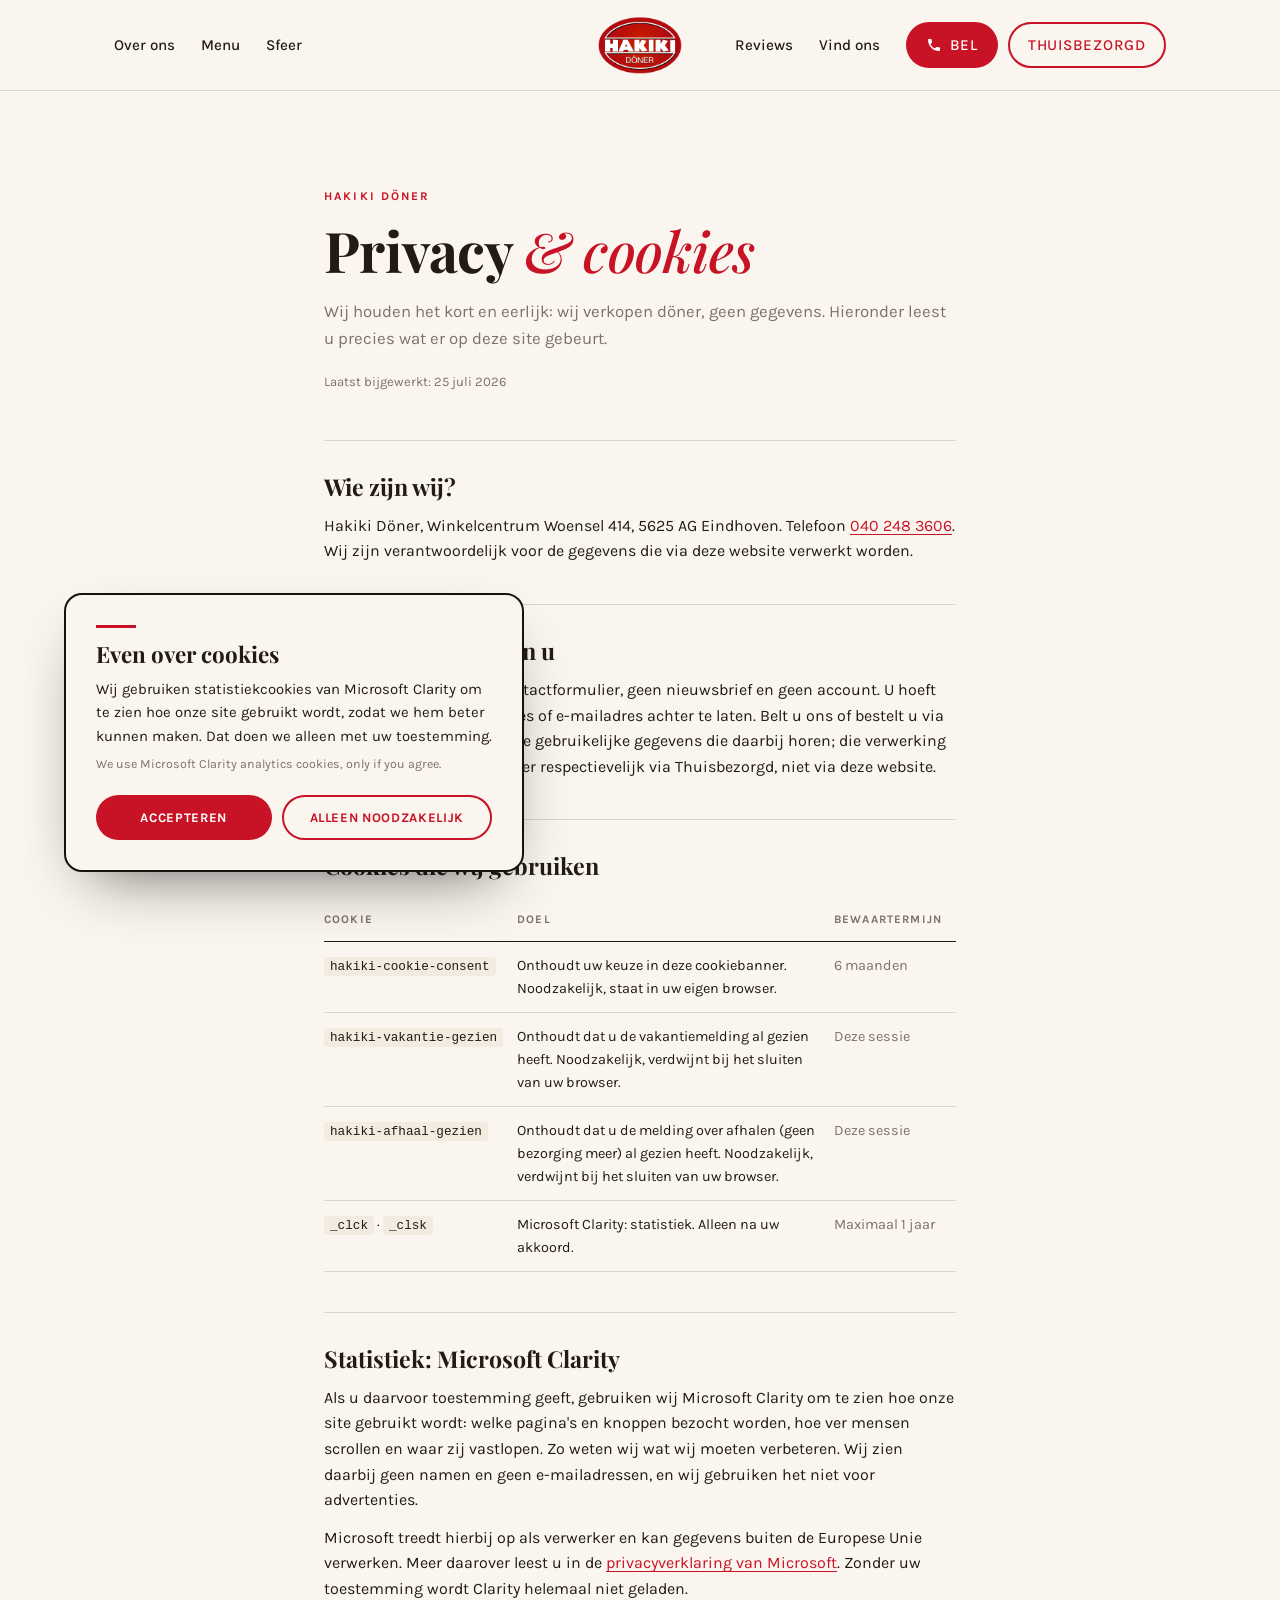
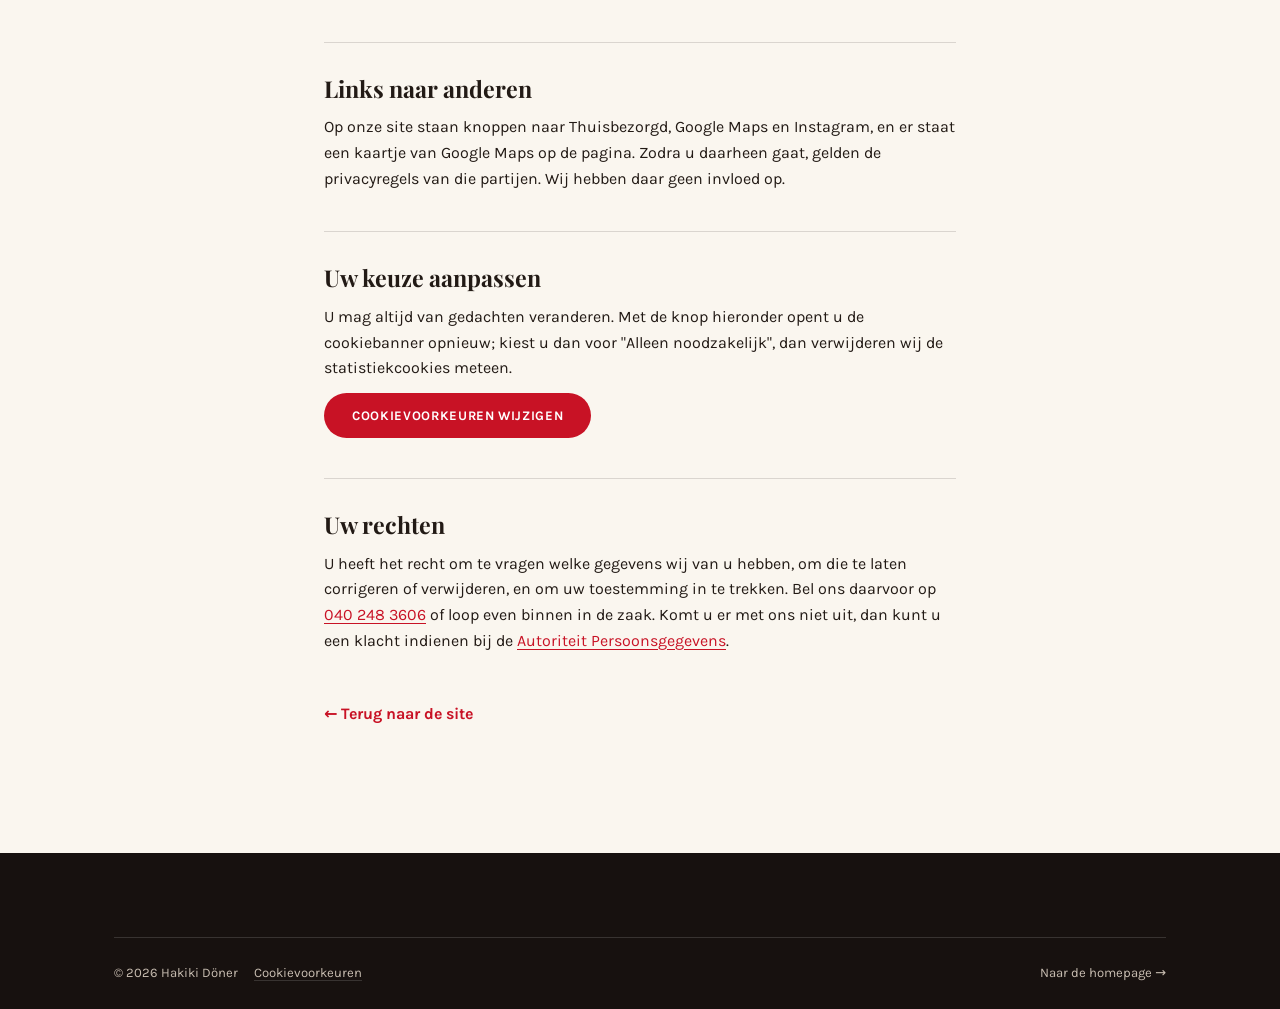
==== privacy.html @ 72031373 "Bring back Thuisbezorgd as secondary option next to Bel & Bespaar - Thuisbezorgd (pickup via the app" ====
<!doctype html>
<html lang="nl">
<head>
<meta charset="utf-8" />
<meta name="viewport" content="width=device-width, initial-scale=1" />
<title>Privacy &amp; cookies · Hakiki Döner</title>
<meta name="description" content="Hoe Hakiki Döner omgaat met uw gegevens: welke cookies wij gebruiken, waarom, hoe lang wij ze bewaren en hoe u uw keuze aanpast." />
<meta name="theme-color" content="#FAF6EF" />
<meta name="robots" content="index, follow" />
<link rel="canonical" href="https://hakiki.nl/privacy.html" />

<link rel="icon" href="assets/hakiki-logo.png" />
<link rel="preconnect" href="https://fonts.googleapis.com" />
<link rel="preconnect" href="https://fonts.gstatic.com" crossorigin />
<link href="https://fonts.googleapis.com/css2?family=Playfair+Display:ital,wght@0,400;0,500;0,600;0,700;0,800;0,900;1,400;1,500;1,600&family=Karla:wght@300;400;500;600;700&display=swap" rel="stylesheet" />
<link rel="stylesheet" href="styles.css" />
</head>
<body>

<a class="skip-link" href="#inhoud">Direct naar de inhoud</a>

<!-- Herbruikbaar telefoon-icoon voor de belknoppen -->
<svg width="0" height="0" aria-hidden="true" style="position:absolute"><symbol id="ico-phone" viewBox="0 0 24 24"><path fill="currentColor" d="M6.62 10.79c1.44 2.83 3.76 5.14 6.59 6.59l2.2-2.2c.27-.27.67-.36 1.02-.24 1.12.37 2.33.57 3.57.57.55 0 1 .45 1 1V20c0 .55-.45 1-1 1-9.39 0-17-7.61-17-17 0-.55.45-1 1-1h3.5c.55 0 1 .45 1 1 0 1.25.2 2.45.57 3.57.11.35.03.74-.25 1.02l-2.2 2.2z"/></symbol></svg>

<!-- Cookiebanner: verschijnt zolang er nog geen keuze is gemaakt (zie cookies.js) -->
<div class="cookie" id="cookie-banner" role="region" aria-label="Cookietoestemming" hidden>
  <div class="cookie__card">
    <div class="cookie__text">
      <h2 class="cookie__title">Even over cookies</h2>
      <p class="cookie__body">
        Wij gebruiken statistiekcookies van Microsoft Clarity om te zien hoe onze site
        gebruikt wordt, zodat we hem beter kunnen maken. Dat doen we alleen met uw toestemming.
      </p>
      <p class="cookie__en">We use Microsoft Clarity analytics cookies, only if you agree.</p>
    </div>

    <div class="cookie__actions">
      <button class="btn btn--pill cookie__btn" type="button" data-role="cookie-accept">Accepteren</button>
      <button class="btn btn--outline cookie__btn" type="button" data-role="cookie-reject">Alleen noodzakelijk</button>
    </div>
  </div>
</div>

<div class="shell">
  <!-- ===== NAV ===== -->
  <header class="nav" id="top">
    <div class="nav__inner">
      <nav class="nav__links nav__links--left" aria-label="Hoofdmenu links">
        <a href="index.html#verhaal">Over ons</a>
        <a href="index.html#menu">Menu</a>
        <a href="index.html#sfeer">Sfeer</a>
      </nav>

      <a class="nav__brand" href="index.html" aria-label="Hakiki Döner, naar de homepage">
        <img src="assets/hakiki-logo.png" alt="Hakiki Döner" width="120" height="83" />
      </a>

      <nav class="nav__links nav__links--right" aria-label="Hoofdmenu rechts">
        <a href="index.html#reviews">Reviews</a>
        <a href="index.html#vind-ons">Vind ons</a>
        <span class="nav__cta">
          <a class="btn btn--pill btn--sm" href="tel:+31402483606"><svg class="btn__ico" width="16" height="16" aria-hidden="true"><use href="#ico-phone"/></svg>Bel</a>
          <a class="btn btn--outline btn--sm" href="https://www.thuisbezorgd.nl/en/menu/hakiki-doner" target="_blank" rel="noopener">Thuisbezorgd</a>
        </span>
      </nav>

      <button class="nav__toggle" id="nav-toggle" aria-label="Menu openen" aria-expanded="false" aria-controls="mobile-menu">
        <span></span><span></span><span></span>
      </button>
    </div>

    <nav class="mobile-menu" id="mobile-menu" aria-label="Mobiel menu" hidden>
      <a href="index.html#verhaal">Over ons</a>
      <a href="index.html#menu">Menu</a>
      <a href="index.html#sfeer">Sfeer</a>
      <a href="index.html#reviews">Reviews</a>
      <a href="index.html#vind-ons">Vind ons</a>
      <a class="btn btn--pill btn--block" href="tel:+31402483606"><svg class="btn__ico" width="16" height="16" aria-hidden="true"><use href="#ico-phone"/></svg>Bel: 040 248 3606</a>
      <a class="btn btn--outline btn--block" href="https://www.thuisbezorgd.nl/en/menu/hakiki-doner" target="_blank" rel="noopener">Bestel via Thuisbezorgd</a>
    </nav>
  </header>

  <main id="inhoud">
    <article class="legal">
      <div class="container legal__inner">
        <header class="legal__head">
          <p class="legal__eyebrow">Hakiki Döner</p>
          <h1 class="h2">Privacy <span class="serif-it">&amp; cookies</span></h1>
          <p class="section-lead">
            Wij houden het kort en eerlijk: wij verkopen döner, geen gegevens.
            Hieronder leest u precies wat er op deze site gebeurt.
          </p>
          <p class="legal__date">Laatst bijgewerkt: 25 juli 2026</p>
        </header>

        <section class="legal__block">
          <h2>Wie zijn wij?</h2>
          <p>
            Hakiki Döner, Winkelcentrum Woensel 414, 5625 AG Eindhoven.
            Telefoon <a href="tel:+31402483606">040 248 3606</a>.
            Wij zijn verantwoordelijk voor de gegevens die via deze website verwerkt worden.
          </p>
        </section>

        <section class="legal__block">
          <h2>Wij vragen niets van u</h2>
          <p>
            Op deze site staat geen contactformulier, geen nieuwsbrief en geen account.
            U hoeft dus nergens uw naam, adres of e-mailadres achter te laten.
            Belt u ons of bestelt u via Thuisbezorgd, dan gelden de gebruikelijke
            gegevens die daarbij horen; die verwerking loopt via uw telefoonprovider
            respectievelijk via Thuisbezorgd, niet via deze website.
          </p>
        </section>

        <section class="legal__block">
          <h2>Cookies die wij gebruiken</h2>
          <table class="legal__table">
            <thead>
              <tr><th>Cookie</th><th>Doel</th><th>Bewaartermijn</th></tr>
            </thead>
            <tbody>
              <tr>
                <td><code>hakiki-cookie-consent</code></td>
                <td>Onthoudt uw keuze in deze cookiebanner. Noodzakelijk, staat in uw eigen browser.</td>
                <td>6 maanden</td>
              </tr>
              <tr>
                <td><code>hakiki-vakantie-gezien</code></td>
                <td>Onthoudt dat u de vakantiemelding al gezien heeft. Noodzakelijk, verdwijnt bij het sluiten van uw browser.</td>
                <td>Deze sessie</td>
              </tr>
              <tr>
                <td><code>hakiki-afhaal-gezien</code></td>
                <td>Onthoudt dat u de melding over afhalen (geen bezorging meer) al gezien heeft. Noodzakelijk, verdwijnt bij het sluiten van uw browser.</td>
                <td>Deze sessie</td>
              </tr>
              <tr>
                <td><code>_clck</code> · <code>_clsk</code></td>
                <td>Microsoft Clarity: statistiek. Alleen na uw akkoord.</td>
                <td>Maximaal 1 jaar</td>
              </tr>
            </tbody>
          </table>
        </section>

        <section class="legal__block">
          <h2>Statistiek: Microsoft Clarity</h2>
          <p>
            Als u daarvoor toestemming geeft, gebruiken wij Microsoft Clarity om te zien
            hoe onze site gebruikt wordt: welke pagina's en knoppen bezocht worden, hoe ver
            mensen scrollen en waar zij vastlopen. Zo weten wij wat wij moeten verbeteren.
            Wij zien daarbij geen namen en geen e-mailadressen, en wij gebruiken het niet
            voor advertenties.
          </p>
          <p>
            Microsoft treedt hierbij op als verwerker en kan gegevens buiten de Europese Unie
            verwerken. Meer daarover leest u in de
            <a href="https://privacy.microsoft.com/nl-nl/privacystatement" target="_blank" rel="noopener">privacyverklaring van Microsoft</a>.
            Zonder uw toestemming wordt Clarity helemaal niet geladen.
          </p>
        </section>

        <section class="legal__block">
          <h2>Links naar anderen</h2>
          <p>
            Op onze site staan knoppen naar Thuisbezorgd, Google Maps en Instagram, en er
            staat een kaartje van Google Maps op de pagina. Zodra u daarheen gaat, gelden de
            privacyregels van die partijen. Wij hebben daar geen invloed op.
          </p>
        </section>

        <section class="legal__block">
          <h2>Uw keuze aanpassen</h2>
          <p>
            U mag altijd van gedachten veranderen. Met de knop hieronder opent u de
            cookiebanner opnieuw; kiest u dan voor "Alleen noodzakelijk", dan verwijderen wij
            de statistiekcookies meteen.
          </p>
          <p class="legal__cta">
            <button class="btn btn--pill" type="button" data-role="cookie-settings">Cookievoorkeuren wijzigen</button>
          </p>
        </section>

        <section class="legal__block">
          <h2>Uw rechten</h2>
          <p>
            U heeft het recht om te vragen welke gegevens wij van u hebben, om die te laten
            corrigeren of verwijderen, en om uw toestemming in te trekken. Bel ons daarvoor
            op <a href="tel:+31402483606">040 248 3606</a> of loop even binnen in de zaak.
            Komt u er met ons niet uit, dan kunt u een klacht indienen bij de
            <a href="https://autoriteitpersoonsgegevens.nl" target="_blank" rel="noopener">Autoriteit Persoonsgegevens</a>.
          </p>
        </section>

        <p class="legal__back"><a href="index.html">← Terug naar de site</a></p>
      </div>
    </article>
  </main>

  <!-- ===== FOOTER ===== -->
  <footer class="footer">
    <div class="container">
      <div class="footer__bar">
        <span>© <span data-role="year"></span> Hakiki Döner</span>
        <span class="footer__legal">
          <button class="footer__link" type="button" data-role="cookie-settings">Cookievoorkeuren</button>
        </span>
        <a href="index.html">Naar de homepage →</a>
      </div>
    </div>
  </footer>
</div>

<script>
  // jaartal + mobiel menu (privacy.html gebruikt main.js niet)
  document.querySelectorAll('[data-role="year"]').forEach(function (el) {
    el.textContent = new Date().getFullYear();
  });
  var toggle = document.getElementById("nav-toggle");
  var mobile = document.getElementById("mobile-menu");
  if (toggle && mobile) {
    toggle.addEventListener("click", function () {
      var open = toggle.getAttribute("aria-expanded") !== "true";
      toggle.setAttribute("aria-expanded", open ? "true" : "false");
      toggle.setAttribute("aria-label", open ? "Menu sluiten" : "Menu openen");
      mobile.hidden = !open;
    });
  }
</script>
<script src="cookies.js"></script>
</body>
</html>
---- styles.css ----
/* ============================================================
   HAKIKI DÖNER - editorial restaurant style (Drizzle-inspired)
   Recolored to brand: black frame · warm white page · Hakiki red
   Type: Playfair Display (serif display) · Karla (body)
   ============================================================ */

:root {
  --red:        #C81225;   /* Hakiki red, sampled from logo */
  --red-deep:   #8E0F17;   /* darker red for bands/hover */
  --red-bright: #E4222F;
  --black:      #17110F;    /* frame + dark sections + dark text */
  --ink:        #221A15;    /* body text */
  --muted:      #7C7168;    /* secondary text on light */
  --muted-lt:   #C9BEB2;    /* secondary text on dark */
  --paper:      #FAF6EF;    /* warm white page */
  --paper-2:    #F2EBDF;    /* subtle alt surface */
  --card:       #FFFFFF;
  --line:       rgba(23,17,15,.14);
  --line-dark:  rgba(255,255,255,.14);

  --r-lg: 26px;
  --r-md: 18px;
  --r-sm: 12px;
  --pill: 999px;

  --pad: clamp(20px, 5vw, 64px);
  --maxw: 1180px;

  --font-display: "Playfair Display", Georgia, serif;
  --font-body: "Karla", system-ui, -apple-system, sans-serif;
  /* afhaalmelding + korting (zelfde letter als de flyer) */
  --font-deal: "Figtree", var(--font-body);
  --font-sign: "Allura", "Brush Script MT", cursive;
  --deal: #FFD43B;      /* geel: alleen voor de afhaalkorting */
  --deal-ink: #8E0F17;
}

* { box-sizing: border-box; }

html { background: var(--paper); scroll-behavior: smooth; scroll-padding-top: 24px; }
@media (prefers-reduced-motion: reduce) { html { scroll-behavior: auto; } }

body {
  margin: 0;
  background: var(--paper);
  color: var(--ink);
  font-family: var(--font-body);
  line-height: 1.6;
  -webkit-font-smoothing: antialiased;
}

img { max-width: 100%; display: block; }
a { color: inherit; }
::selection { background: var(--red); color: #fff; }

.skip-link {
  position: fixed; left: 16px; top: -60px; z-index: 400;
  background: var(--red); color: #fff; padding: 10px 16px; border-radius: var(--pill);
  font-weight: 700; text-decoration: none; transition: top .2s;
}
.skip-link:focus { top: 16px; }
:focus-visible { outline: 3px solid var(--red); outline-offset: 3px; border-radius: 4px; }

.container { max-width: var(--maxw); margin: 0 auto; padding-inline: var(--pad); width: 100%; }

/* ---------- page shell ---------- */
.shell {
  background: var(--paper);
  overflow: hidden;
  position: relative;
}

/* ---------- shared type ---------- */
.h2 {
  font-family: var(--font-display); font-weight: 700;
  font-size: clamp(2rem, 4.6vw, 3.5rem); line-height: 1.06;
  letter-spacing: -.01em; margin: 0 0 20px; color: var(--ink);
}
.h2--light { color: var(--paper); }
.serif-it { font-style: italic; font-weight: 500; color: var(--red); }

.section-head { max-width: 640px; margin-bottom: 44px; }
.section-head--center { margin-inline: auto; text-align: center; }
.section-lead { color: var(--muted); font-size: 1.05rem; margin: 0; }
.section-lead--light { color: var(--muted-lt); }

/* ---------- vakantiemelding ---------- */
.notice { background: #232f6b; color: #fff; text-align: center; padding: 12px 18px; }
.notice[hidden] { display: none; }
.notice__nl { margin: 0; font-weight: 700; font-size: .95rem; }
.notice__en { margin: 3px 0 0; font-size: .8rem; color: rgba(255,255,255,.75); }

/* afhaalknoppen uitgeschakeld tijdens de vakantie */
a.is-disabled { opacity: .45; pointer-events: none; cursor: not-allowed; filter: saturate(.6); }

/* ---------- vakantie pop-up ---------- */
.vmodal { position: fixed; inset: 0; z-index: 100; display: flex; align-items: center; justify-content: center; padding: 20px; }
.vmodal[hidden] { display: none; }
.vmodal__scrim { position: absolute; inset: 0; background: rgba(20, 15, 11, .6); }
.vmodal__card {
  position: relative; width: 100%; max-width: 520px; max-height: calc(100vh - 40px); overflow-y: auto;
  background: #fff; color: #232f6b; text-align: center; border-radius: 10px;
  border: 3px solid #232f6b; padding: clamp(30px, 6vw, 52px) clamp(22px, 5vw, 46px);
  box-shadow: 0 30px 70px -25px rgba(0, 0, 0, .6);
  animation: vmodal-in .3s ease;
}
.vmodal__card::before {
  content: ""; position: absolute; inset: 7px; border: 1px solid #232f6b;
  border-radius: 5px; pointer-events: none;
}
@keyframes vmodal-in { from { opacity: 0; transform: translateY(14px) scale(.97); } }
.vmodal__x {
  position: absolute; top: 16px; right: 16px; z-index: 1; width: 38px; height: 38px;
  border: 1px solid #232f6b; border-radius: 50%; background: #fff; color: #232f6b;
  font-size: 22px; line-height: 1; cursor: pointer; transition: background-color .2s ease, color .2s ease;
}
.vmodal__x:hover { background: #232f6b; color: #fff; }
.vmodal__title { font-family: var(--font-display); font-weight: 800; font-size: clamp(1.5rem, 4vw, 1.9rem); margin: 0 0 12px; }
.vmodal__body { margin: 0 0 6px; font-size: 1rem; }
.vmodal__dates { margin: 6px 0 10px; font-weight: 700; font-size: clamp(1.05rem, 3vw, 1.3rem); }
.vmodal__team { margin: 14px 0 0; font-weight: 700; }
.vmodal__sep { border: 0; height: 1px; width: 65%; margin: 24px auto; background: #232f6b; opacity: .3; }
.vmodal__ok { margin-top: 26px; }
body.has-modal { overflow: hidden; }

/* ---------- afhaalmelding + pop-up (geen bezorging meer) ---------- */
.notice--afhaal { background: var(--red-deep); font-family: var(--font-deal); padding-block: 11px; }
.notice--afhaal .notice__nl { font-weight: 600; font-size: .98rem; }
[data-role="korting"][hidden] { display: none !important; }
.deal-pill {
  text-decoration: none;
  display: inline-block; margin-right: 8px; padding: 3px 11px 4px; border-radius: var(--pill);
  background: var(--deal); color: var(--deal-ink); font-weight: 800; letter-spacing: .01em;
}

.vmodal--afhaal .vmodal__card {
  font-family: var(--font-deal);
  background: radial-gradient(120% 90% at 50% 0%, var(--red) 0%, var(--red-deep) 70%);
  color: #fff; border-color: var(--red-deep); border-radius: var(--r-md);
}
.vmodal--afhaal .vmodal__card::before { border-color: rgba(255, 255, 255, .55); border-radius: 12px; }
.vmodal--afhaal .vmodal__x { background: transparent; border-color: rgba(255, 255, 255, .6); color: #fff; }
.vmodal--afhaal .vmodal__x:hover { background: #fff; color: var(--red-deep); }
.vmodal--afhaal .vmodal__sep { background: #fff; }
.vmodal__logo {
  width: 132px; height: auto; margin: 0 auto 18px;
  filter: drop-shadow(0 8px 18px rgba(0, 0, 0, .35));
}
.vmodal--afhaal .vmodal__title { font-family: var(--font-deal); font-weight: 800; letter-spacing: -.01em; font-size: clamp(1.7rem, 4.6vw, 2.1rem); }
.vmodal--afhaal .vmodal__dates { font-weight: 800; }
.vmodal--afhaal .btn, .vmodal--afhaal .vmodal__link { font-family: var(--font-deal); }
.vmodal__team--sign { font-family: var(--font-sign); font-weight: 400; font-size: 2.1rem; line-height: 1; margin-top: 18px; }
.deal {
  text-decoration: none; transition: transform .2s ease;
  display: flex; flex-direction: column; align-items: center; gap: 2px;
  margin: 2px auto 20px; padding: 14px 20px 15px; max-width: 320px;
  background: var(--deal); color: var(--deal-ink); border-radius: 14px;
  outline: 2px dashed var(--deal-ink); outline-offset: -8px;
  transform: rotate(-1.5deg); box-shadow: 0 14px 28px -14px rgba(0, 0, 0, .55);
}
.deal:hover { transform: rotate(0deg) scale(1.03); }
.deal__kicker { font-weight: 800; font-size: .72rem; letter-spacing: .12em; text-transform: uppercase; }
.vmodal__fine { margin: 12px 0 0; font-size: .78rem; color: rgba(255, 255, 255, .7); }
.deal__pct { font-weight: 900; font-size: clamp(1.9rem, 6vw, 2.4rem); line-height: 1.05; letter-spacing: -.02em; }
.deal__txt { font-weight: 700; font-size: .92rem; }
.vmodal__lead + .vmodal__lead { margin-top: -10px; }
.vmodal__lead { margin: 0 auto 16px; max-width: 30ch; text-wrap: balance; font-size: clamp(1.1rem, 3.2vw, 1.3rem); font-weight: 700; line-height: 1.35; }
.vmodal--afhaal .vmodal__body { color: rgba(255, 255, 255, .85); }
.vmodal__actions { display: flex; flex-wrap: wrap; justify-content: center; gap: 10px; margin-top: 20px; }
.vmodal__en { margin: 0 auto; max-width: 42ch; font-size: .88rem; line-height: 1.5; color: rgba(255, 255, 255, .8); }
.vmodal__en strong { color: #fff; }
.vmodal__link {
  margin-top: 20px; padding: 6px 4px; background: none; border: 0; cursor: pointer;
  font: 700 .78rem/1 var(--font-body); letter-spacing: .05em; text-transform: uppercase;
  color: #fff; text-decoration: underline; text-underline-offset: 4px;
}
.vmodal--afhaal :focus-visible { outline-color: #fff; }
@media (max-width: 560px) {
  .vmodal__actions .btn { flex: 1 1 100%; }
}

/* ---------- cookiebanner ---------- */
.cookie {
  position: fixed; z-index: 90;
  left: var(--pad); bottom: clamp(16px, 3vw, 28px); right: var(--pad);
  display: flex; justify-content: flex-start;
  pointer-events: none;
}
.cookie[hidden] { display: none; }
.cookie__card {
  pointer-events: auto;
  width: 100%; max-width: 460px;
  max-height: calc(100vh - 56px); overflow-y: auto;
  background: var(--paper); color: var(--ink);
  border: 2px solid var(--black); border-radius: var(--r-md);
  padding: clamp(22px, 3.4vw, 30px);
  box-shadow: 0 26px 60px -28px rgba(0, 0, 0, .65);
  animation: cookie-in .35s ease both;
}
@keyframes cookie-in { from { opacity: 0; transform: translateY(18px); } }
.cookie__title {
  font-family: var(--font-display); font-weight: 700; font-size: 1.4rem;
  line-height: 1.15; margin: 0 0 10px;
}
.cookie__title::before {
  content: ""; display: block; width: 40px; height: 3px;
  background: var(--red); margin-bottom: 14px;
}
.cookie__body { margin: 0; font-size: .93rem; color: var(--ink); }
.cookie__en { margin: 6px 0 0; font-size: .78rem; color: var(--muted); }

.cookie__details { margin-top: 14px; border-top: 1px solid var(--line); padding-top: 12px; }
.cookie__details summary {
  cursor: pointer; list-style: none; font-weight: 700; font-size: .78rem;
  letter-spacing: .05em; text-transform: uppercase; color: var(--red);
}
.cookie__details summary::-webkit-details-marker { display: none; }
.cookie__details summary::after { content: " +"; }
.cookie__details[open] summary::after { content: " –"; }
.cookie__details-body { font-size: .82rem; color: var(--muted); margin-top: 10px; }
.cookie__details-body p { margin: 0 0 8px; }
.cookie__details-body p:last-child { margin-bottom: 0; }
.cookie__details-body strong { color: var(--ink); }
.cookie__details-body code {
  font-size: .95em; background: var(--paper-2); border-radius: 4px; padding: 1px 5px;
}
.cookie__details-body a { color: var(--red); }

.cookie__actions { display: flex; flex-wrap: wrap; gap: 10px; margin-top: 20px; }
.cookie__btn { flex: 1 1 160px; padding-inline: 18px; }

@media (max-width: 560px) {
  .cookie { left: 10px; right: 10px; bottom: 10px; }
  .cookie__card { max-width: none; }
  .cookie__btn { flex-basis: 100%; }
}

/* ---------- buttons ---------- */
.btn {
  display: inline-flex; align-items: center; justify-content: center; gap: 8px;
  font-family: var(--font-body); font-weight: 700;
  font-size: .82rem; letter-spacing: .05em; text-transform: uppercase;
  text-decoration: none; cursor: pointer; border: 2px solid transparent;
  transition: transform .18s ease, background-color .2s ease, color .2s ease, border-color .2s ease;
  white-space: nowrap;
}
.btn:active { transform: translateY(1px); }
.btn--pill { background: var(--red); color: #fff; border-radius: var(--pill); padding: 13px 26px; }
.btn--pill:hover { background: var(--red-deep); }
.btn--white { background: #fff; color: var(--red-deep); border-radius: var(--pill); padding: 13px 26px; }
.btn--white:hover { background: var(--paper-2); }
.btn--outline { background: transparent; color: var(--red); border-color: var(--red); border-radius: var(--pill); padding: 13px 26px; }
.btn--outline:hover { background: var(--red); color: #fff; }
.btn--sm { padding: 9px 18px; font-size: .74rem; }
.btn--lg { padding: 16px 34px; font-size: .9rem; }
.btn--block { display: flex; width: 100%; }
.btn--ghost { background: transparent; color: #fff; border-color: rgba(255,255,255,.55); border-radius: var(--pill); padding: 13px 26px; }
.btn--ghost:hover { background: rgba(255,255,255,.12); border-color: #fff; }

/* ---------- media placeholders ---------- */
.media {
  margin: 0; border-radius: var(--r-lg); position: relative; overflow: hidden;
  background:
    repeating-linear-gradient(45deg, rgba(23,17,15,.045) 0 14px, rgba(23,17,15,.08) 14px 28px);
  border: 1.5px dashed rgba(23,17,15,.22);
  display: grid; place-items: center; min-height: 260px;
  color: var(--muted);
}
.media__label {
  font-family: var(--font-body); font-weight: 600; font-size: .78rem; letter-spacing: .04em;
  text-transform: uppercase; text-align: center; padding: 12px 18px;
}
.media img { position: absolute; inset: 0; width: 100%; height: 100%; object-fit: cover; object-position: var(--media-hero-pos, center center); }
.media:has(img) { border: 0; background: none; }

/* =========================================================
   NAV
   ========================================================= */
.nav { border-bottom: 1px solid var(--line); }
.nav__links a { white-space: nowrap; }
.nav__inner {
  max-width: var(--maxw); margin: 0 auto; padding: 16px var(--pad);
  display: grid; grid-template-columns: 1fr auto 1fr; align-items: center; gap: 18px;
}
.nav__links { display: flex; align-items: center; gap: 26px; }
.nav__links--left { justify-content: flex-start; }
.nav__links--right { justify-content: flex-end; }
.nav__cta { display: flex; align-items: center; gap: 10px; }
/* knopkleuren winnen van de algemene navlink-kleur */
.nav__links a.btn--pill { color: #fff; }
.nav__links a.btn--outline { color: var(--red); }
.nav__links a.btn--outline:hover { color: #fff; }
.nav__links a {
  text-decoration: none; color: var(--ink); font-weight: 500; font-size: .95rem;
  position: relative;
}
.nav__links a:not(.btn)::after {
  content: ""; position: absolute; left: 0; bottom: -4px; height: 2px; width: 100%;
  background: var(--red); transform: scaleX(0); transform-origin: left; transition: transform .2s ease;
}
.nav__links a:not(.btn):hover::after,
.nav__links a:not(.btn):focus-visible::after { transform: scaleX(1); }
.nav__brand { justify-self: center; display: flex; }
.nav__brand img { height: 58px; width: auto; }

.nav__toggle {
  display: none; grid-column: 3; justify-self: end;
  flex-direction: column; gap: 5px; background: none; border: 0; padding: 8px; cursor: pointer;
}
.nav__toggle span { width: 24px; height: 2px; background: var(--ink); transition: .25s; }
.nav__toggle[aria-expanded="true"] span:nth-child(1) { transform: translateY(7px) rotate(45deg); }
.nav__toggle[aria-expanded="true"] span:nth-child(2) { opacity: 0; }
.nav__toggle[aria-expanded="true"] span:nth-child(3) { transform: translateY(-7px) rotate(-45deg); }

.mobile-menu {
  border-bottom: 1px solid var(--line); background: var(--card);
  padding: 8px var(--pad) 22px; flex-direction: column; gap: 2px;
}
.mobile-menu { display: flex; }
.mobile-menu[hidden] { display: none; }
.mobile-menu a:not(.btn) {
  text-decoration: none; color: var(--ink); font-weight: 600; padding: 13px 4px;
  border-bottom: 1px solid var(--line);
}
.mobile-menu .btn { margin-top: 14px; }

/* status pill */
.status {
  display: inline-flex; align-items: center; gap: 8px;
  font-family: var(--font-body); font-weight: 600; font-size: .82rem; letter-spacing: .02em;
  color: var(--muted);
}
.status__dot { width: 9px; height: 9px; border-radius: 50%; background: var(--muted); flex: 0 0 auto; display: none; }
.status.is-open .status__dot { background: #2FA65C; box-shadow: 0 0 0 4px rgba(47,166,92,.16); }
.status.is-closed .status__dot { background: var(--red); box-shadow: 0 0 0 4px rgba(200,18,37,.16); }
.status.is-open .status__text { color: #1E7A41; }
.status.is-closed .status__text { color: var(--red-deep); }

/* =========================================================
   HERO
   ========================================================= */
.hero { padding: clamp(36px, 5vw, 64px) 0 clamp(28px, 4vw, 48px); }
.hero__inner { text-align: center; display: flex; flex-direction: column; align-items: center; }
.hero__title {
  font-family: var(--font-display); font-weight: 800;
  font-size: clamp(2.6rem, 7vw, 5.4rem); line-height: 1.02; letter-spacing: -.02em;
  margin: 0 0 30px; color: var(--ink);
}
.hero__title em { font-style: italic; font-weight: 500; color: var(--red); }

.circle-cta {
  --sz: 130px;
  width: var(--sz); height: var(--sz); border-radius: 50%;
  background: var(--red); color: #fff; text-decoration: none;
  display: flex; flex-direction: column; align-items: center; justify-content: center; gap: 4px;
  font-weight: 700; font-size: .82rem; letter-spacing: .06em; text-transform: uppercase; text-align: center;
  line-height: 1.2; margin-bottom: -65px; position: relative; z-index: 3;
  box-shadow: 0 16px 30px -14px rgba(200,18,37,.8);
  transition: transform .25s ease, background-color .2s ease;
}
.circle-cta:hover { background: var(--red-deep); transform: scale(1.06) rotate(-3deg); }
.hero__ctas { display: flex; justify-content: center; gap: 20px; margin-bottom: -65px; position: relative; z-index: 3; }
.hero__ctas .circle-cta { margin-bottom: 0; }

.media--hero {
  width: 100%; aspect-ratio: 980 / 612; margin-top: 0;
  /* Photo is pre-cropped to this ratio with the sign centered, so show it whole. */
  --media-hero-pos: center center;
}
.media--hero img {
  transform: scale(1.12) translate(-3%, 4%);
}
.hero__media { position: relative; width: 100%; }
.sticker {
  --sz: 150px;
  position: absolute; z-index: 4; top: -22px; right: -14px;
  width: var(--sz); height: var(--sz); border-radius: 50%;
  display: flex; flex-direction: column; align-items: center; justify-content: center;
  background: var(--deal); color: var(--deal-ink); text-decoration: none; text-align: center;
  font-family: var(--font-deal); line-height: 1.1;
  outline: 2px dashed var(--deal-ink); outline-offset: -9px;
  box-shadow: 0 18px 32px -16px rgba(0, 0, 0, .55);
  transform: rotate(10deg); transition: transform .25s ease;
}
.sticker:hover { transform: rotate(4deg) scale(1.05); }
.sticker__pct { font-weight: 900; font-size: 2.7rem; letter-spacing: -.03em; line-height: 1; }
.sticker__txt { font-weight: 800; font-size: .82rem; text-transform: uppercase; letter-spacing: .04em; margin-top: 3px; }
.deal-tag {
  text-decoration: none;
  display: inline-block; margin: -6px 0 26px; padding: 8px 16px; border-radius: var(--pill);
  background: var(--deal); color: var(--deal-ink); font-family: var(--font-deal); font-weight: 800; font-size: 1.05rem;
}
/* ---------- Bel & Bespaar ---------- */
.belbespaar { background: var(--deal); color: var(--deal-ink); font-family: var(--font-deal); padding: clamp(40px, 6vw, 72px) 0; }
.belbespaar__inner { display: grid; grid-template-columns: 1.05fr 1fr; gap: clamp(24px, 4vw, 56px); align-items: center; }
.belbespaar__kicker {
  display: inline-block; margin: 0 0 12px; padding: 4px 12px; border-radius: var(--pill);
  background: var(--deal-ink); color: var(--deal); font-weight: 800; font-size: .78rem; letter-spacing: .12em; text-transform: uppercase;
}
.belbespaar__title { margin: 0 0 14px; font-weight: 900; font-size: clamp(2.1rem, 5vw, 3.4rem); line-height: 1.02; letter-spacing: -.025em; text-wrap: balance; }
.belbespaar__why { margin: 0; max-width: 42ch; font-size: 1.05rem; font-weight: 500; color: #5e1a14; }
.belbespaar__steps { list-style: none; margin: 0; padding: 0; display: grid; gap: 12px; }
.belbespaar__steps li {
  display: flex; align-items: center; gap: 14px; padding: 12px 16px;
  background: rgba(255, 255, 255, .55); border-radius: 14px; font-size: 1.02rem;
}
.belbespaar__num {
  flex: 0 0 auto; width: 34px; height: 34px; border-radius: 50%; display: grid; place-items: center;
  background: var(--deal-ink); color: var(--deal); font-weight: 900;
}
.belbespaar__cta { grid-column: 1 / -1; display: flex; flex-wrap: wrap; align-items: center; gap: 12px 22px; }
.belbespaar__cta .btn { font-family: var(--font-deal); background: var(--deal-ink); }
.belbespaar__cta .btn:hover { background: var(--black); }
.belbespaar__fine { margin: 0; font-size: .85rem; line-height: 1.5; color: #5e1a14; }
.belbespaar__fine a { color: inherit; font-weight: 700; }

/* vaste belbalk onderin, alleen op mobiel */
.belbar { display: none; }
@media (max-width: 760px) {
  .belbar:not([hidden]) {
    position: fixed; z-index: 80; left: 10px; right: 10px; bottom: max(10px, env(safe-area-inset-bottom));
    display: flex; align-items: center; justify-content: center; gap: 10px;
    padding: 14px 18px; border-radius: var(--pill); text-decoration: none;
    background: var(--deal); color: var(--deal-ink); font-family: var(--font-deal); font-size: 1rem;
    box-shadow: 0 14px 30px -10px rgba(0, 0, 0, .5), 0 0 0 2px var(--deal-ink) inset;
  }
  body:has(.belbar:not([hidden])) { padding-bottom: 78px; }
  body:has(.belbar:not([hidden])) .cookie { bottom: 78px; }
  .belbespaar__inner { grid-template-columns: 1fr; }
  .belbespaar__cta .btn { width: 100%; }
}

.hero__meta {
  display: flex; flex-wrap: wrap; align-items: center; justify-content: center; gap: 10px 14px;
  margin-top: 26px; color: var(--muted); font-size: .95rem;
}
.hero__meta a { color: var(--ink); text-decoration: none; border-bottom: 1px solid var(--red); }
.hero__meta-sep { color: var(--line); }

/* =========================================================
   STORY
   ========================================================= */
.story { padding: clamp(56px, 8vw, 110px) 0; }
.story__grid { display: grid; grid-template-columns: 1fr 1.05fr; gap: clamp(32px, 5vw, 72px); align-items: center; }
.media--story { min-height: 460px; height: 100%; }
.story__copy p { color: #453a32; max-width: 54ch; margin: 0 0 18px; }
.story__stats {
  display: grid; grid-template-columns: repeat(3, 1fr); gap: 18px;
  margin: 28px 0; padding: 24px 0; border-top: 1px solid var(--line); border-bottom: 1px solid var(--line);
}
.story__stats strong {
  display: block; font-family: var(--font-display); font-weight: 700; font-size: 1.15rem; color: var(--ink);
}
.story__stats span { font-size: .85rem; color: var(--muted); }

/* =========================================================
   MENU
   ========================================================= */
.menu { padding: clamp(56px, 8vw, 104px) 0; background: var(--paper-2); }
.menu__filter {
  display: flex; flex-wrap: wrap; justify-content: center; gap: 10px;
  margin: 0 auto 40px; max-width: 940px;
}
.chip {
  font-family: var(--font-body); font-weight: 600; font-size: .8rem; letter-spacing: .02em;
  color: var(--ink); background: var(--card); border: 1px solid var(--line);
  border-radius: var(--pill); padding: 9px 18px; cursor: pointer; transition: .18s; white-space: nowrap;
}
.chip:hover { border-color: var(--red); color: var(--red); }
.chip.is-active { background: var(--red); border-color: var(--red); color: #fff; }

.menu__grid { display: grid; grid-template-columns: repeat(2, 1fr); gap: 24px; }
.mcard {
  background: var(--card); border: 1px solid var(--line); border-radius: var(--r-md);
  padding: 30px; scroll-margin-top: 40px;
  box-shadow: 0 22px 45px -34px rgba(23,17,15,.4);
}
.mcard__head {
  display: flex; align-items: baseline; justify-content: space-between; gap: 14px;
  padding-bottom: 14px; margin-bottom: 6px; border-bottom: 1px solid var(--line);
}
.mcard__title {
  font-family: var(--font-display); font-weight: 700; font-size: 1.7rem; line-height: 1.1;
  margin: 0; color: var(--ink);
}
.mcard__tag {
  font-family: var(--font-body); font-weight: 600; font-size: .66rem; letter-spacing: .1em;
  text-transform: uppercase; color: var(--red); white-space: nowrap;
}
.mcard__blurb { color: var(--muted); font-size: .9rem; margin: 6px 0 14px; }
.mlist { list-style: none; margin: 0; padding: 0; }
.mitem {
  display: grid; grid-template-columns: 1fr auto; gap: 6px 14px; align-items: baseline;
  padding: 11px 0; border-bottom: 1px dotted var(--line);
}
.mitem:last-child { border-bottom: 0; }
.mitem__name { font-weight: 600; color: var(--ink); }
.mitem__desc { grid-column: 1 / -1; margin-top: 2px; color: var(--muted); font-size: .82rem; line-height: 1.45; max-width: 52ch; }
.mitem__price { font-weight: 700; color: var(--red-deep); font-variant-numeric: tabular-nums; white-space: nowrap; }
.mitem__price .from { color: var(--muted); font-weight: 500; font-size: .72rem; }
.mitem--soldout .mitem__name { color: var(--muted); }
.mitem__soldout {
  font-family: var(--font-body); font-size: .68rem; letter-spacing: .04em; text-transform: uppercase;
  color: var(--muted); border: 1px solid var(--line); border-radius: var(--pill); padding: 2px 10px; white-space: nowrap;
}
.menu__toggle { margin-top: 26px; }
.menu__toggle-icon { display: inline-block; transition: transform .2s ease; }
.menu__toggle[aria-expanded="true"] .menu__toggle-icon { transform: rotate(180deg); }
.menu__cta { display: flex; justify-content: center; flex-wrap: wrap; gap: 14px; margin-top: 44px; }

/* =========================================================
   ORDER BAND
   ========================================================= */
.band { background: var(--red-deep); color: #fff; padding: clamp(52px, 7vw, 92px) 0;
  background-image: radial-gradient(120% 120% at 90% -20%, rgba(255,255,255,.08), transparent 55%); }
.band__grid { display: grid; grid-template-columns: 1fr 1fr; gap: clamp(28px, 5vw, 64px); align-items: center; }
.band__copy p { color: rgba(255,255,255,.85); max-width: 44ch; margin: 0 0 26px; }
.band__actions { display: flex; flex-wrap: wrap; gap: 14px; }
.band__media { display: grid; grid-template-columns: 1fr 1fr; gap: 18px; }
.media--band {
  min-height: 220px; border-color: rgba(255,255,255,.28); color: rgba(255,255,255,.75);
  background: repeating-linear-gradient(45deg, rgba(255,255,255,.05) 0 14px, rgba(255,255,255,.1) 14px 28px);
}
.media--band:nth-child(2) { margin-top: 32px; }

/* =========================================================
   GALLERY (polaroids)
   ========================================================= */
.gallery { background: var(--black); color: var(--paper); padding: clamp(56px, 8vw, 100px) 0 clamp(64px, 8vw, 110px); }
.gallery__row {
  display: flex; gap: 8px; justify-content: center; align-items: flex-start;
  padding: 20px var(--pad) 0; overflow-x: auto; scrollbar-width: none;
}
.gallery__row::-webkit-scrollbar { display: none; }
.polaroid {
  flex: 0 0 auto; width: 190px; background: #fff; padding: 12px 12px 0; border-radius: 6px;
  box-shadow: 0 20px 40px -20px rgba(0,0,0,.6); margin: 14px 0;
  transition: transform .25s ease;
}
.polaroid:nth-child(odd) { transform: rotate(-4deg); }
.polaroid:nth-child(even) { transform: rotate(3deg); }
.polaroid:hover { transform: rotate(0) translateY(-6px); z-index: 2; }
.polaroid__img {
  display: block; width: 100%; height: 190px; object-fit: cover; border-radius: 3px;
  background: repeating-linear-gradient(45deg, #e9e0d2 0 12px, #ded3c1 12px 24px);
}
.polaroid figcaption {
  font-family: var(--font-display); font-style: italic; font-size: 1.05rem; color: var(--ink);
  text-align: center; padding: 12px 4px 16px;
}

/* =========================================================
   REVIEWS
   ========================================================= */
.reviews { padding: clamp(56px, 8vw, 104px) 0; }
.reviews__grid { display: grid; grid-template-columns: repeat(3, 1fr); gap: 22px; }
.review {
  margin: 0; background: var(--card); border: 1px solid var(--line); border-radius: var(--r-md);
  padding: 30px; display: flex; flex-direction: column; gap: 14px;
}
.review--dark { background: var(--black); color: var(--paper); border-color: var(--black); }
.review__stars { color: var(--red); letter-spacing: 3px; font-size: 1rem; }
.review--dark .review__stars { color: var(--red-bright); }
.review blockquote {
  margin: 0; font-family: var(--font-display); font-size: 1.2rem; line-height: 1.4; color: inherit;
}
.review figcaption { margin-top: auto; display: flex; flex-direction: column; }
.review__name { font-weight: 700; }
.review__place { font-size: .85rem; color: var(--muted); }
.review--dark .review__place { color: var(--muted-lt); }

/* =========================================================
   FIND US
   ========================================================= */
.find { padding: clamp(56px, 8vw, 104px) 0; background: var(--paper-2); }
.find__grid { display: grid; grid-template-columns: 1fr 1fr; gap: clamp(28px, 5vw, 56px); align-items: start; }
.find__block { margin-bottom: 26px; }
.find__block h3 {
  font-family: var(--font-display); font-weight: 700; font-size: 1.3rem; margin: 0 0 8px;
  display: flex; align-items: center; gap: 12px; flex-wrap: wrap; color: var(--ink);
}
.find__block p { margin: 0 0 6px; color: #45392f; }
.find__block a { color: var(--ink); }
.link-arrow { display: inline-block; margin-top: 6px; color: var(--red); font-weight: 700; text-decoration: none; }
.link-arrow:hover { color: var(--red-deep); }

.hours { width: 100%; border-collapse: collapse; max-width: 380px; }
.hours td { padding: 9px 0; border-bottom: 1px solid var(--line); font-size: .95rem; }
.hours td:first-child { color: var(--muted); text-transform: capitalize; }
.hours td:last-child { text-align: right; font-variant-numeric: tabular-nums; color: var(--ink); }
.hours tr.is-today td { color: var(--red-deep); font-weight: 700; }
.hours tr.is-today td:first-child::before { content: "▸ "; color: var(--red); }

.find__map {
  border-radius: var(--r-lg); overflow: hidden; min-height: 460px;
  border: 1px solid var(--line); background: var(--card); box-shadow: 0 22px 45px -34px rgba(23,17,15,.4);
}
.find__map iframe { width: 100%; height: 100%; min-height: 460px; border: 0; display: block; }

/* =========================================================
   FOOTER
   ========================================================= */
.footer { background: var(--black); color: var(--paper); padding: clamp(52px, 6vw, 84px) 0 26px; }
.footer__top { display: grid; grid-template-columns: 1.3fr 2fr; gap: 44px; padding-bottom: 32px; }
.footer__brand img { height: 66px; width: auto; margin-bottom: 16px; }
.footer__brand p { color: var(--muted-lt); max-width: 30ch; margin: 0 0 20px; }
.footer__cta { display: flex; flex-wrap: wrap; gap: 12px; }
.footer__cols { display: grid; grid-template-columns: repeat(3, 1fr); gap: 32px; }
.footer__col h4 {
  font-family: var(--font-body); font-weight: 700; font-size: .74rem; letter-spacing: .12em;
  text-transform: uppercase; color: var(--red-bright); margin: 0 0 16px;
}
.footer__col a { display: block; color: #D9CFC6; text-decoration: none; padding: 5px 0; }
.footer__col a:hover { color: #fff; }
.footer__col .hours { max-width: none; }
.footer__col .hours td { border-color: var(--line-dark); padding: 6px 0; font-size: .85rem; }
.footer__col .hours td:first-child { color: var(--muted-lt); }
.footer__col .hours td:last-child { color: #E7DDD3; }
.footer__col .hours tr.is-today td { color: #fff; }
.footer__col .hours tr.is-today td:first-child::before { content: "▸ "; color: var(--red-bright); }

.footer__bar {
  display: flex; justify-content: space-between; align-items: center; gap: 16px;
  padding-top: 24px; margin-top: 8px; border-top: 1px solid var(--line-dark);
  font-size: .82rem; color: var(--muted-lt);
}
.footer__bar a { color: var(--muted-lt); text-decoration: none; }
.footer__bar a:hover { color: #fff; }
.footer__legal { display: flex; flex-wrap: wrap; gap: 8px 20px; margin-right: auto; }
.footer__legal a { text-decoration: underline; text-underline-offset: 3px; text-decoration-color: var(--line-dark); }
.footer__link {
  font: inherit; color: var(--muted-lt); background: none; border: 0; padding: 0;
  cursor: pointer; text-decoration: underline;
  text-underline-offset: 3px; text-decoration-color: var(--line-dark);
  transition: color .2s ease, text-decoration-color .2s ease;
}
.footer__link:hover { color: #fff; text-decoration-color: currentColor; }

/* ---------- privacy / juridische pagina ---------- */
.legal { padding: clamp(48px, 8vw, 96px) 0 clamp(64px, 9vw, 110px); }
.legal__inner { max-width: 760px; }
.legal__head { margin-bottom: 48px; }
.legal__eyebrow {
  font-size: .74rem; font-weight: 700; letter-spacing: .18em; text-transform: uppercase;
  color: var(--red); margin: 0 0 14px;
}
.legal__date { margin: 18px 0 0; font-size: .82rem; color: var(--muted); }

.legal__block { margin-top: 40px; padding-top: 32px; border-top: 1px solid var(--line); }
.legal__block h2 {
  font-family: var(--font-display); font-weight: 700; font-size: 1.45rem;
  line-height: 1.2; margin: 0 0 12px;
}
.legal__block p { margin: 0 0 12px; color: var(--ink); }
.legal__block p:last-child { margin-bottom: 0; }
.legal__block a { color: var(--red); text-underline-offset: 3px; }
.legal__cta { margin-top: 20px; }

.legal__table { width: 100%; border-collapse: collapse; margin-top: 18px; font-size: .9rem; }
.legal__table th, .legal__table td {
  text-align: left; vertical-align: top; padding: 12px 14px 12px 0;
  border-bottom: 1px solid var(--line);
}
.legal__table th {
  font-size: .72rem; letter-spacing: .1em; text-transform: uppercase; color: var(--muted);
  font-weight: 700; border-bottom-color: var(--ink);
}
.legal__table th:first-child, .legal__table td:first-child { width: 28%; }
.legal__table td:first-child code { white-space: nowrap; }
.legal__table td:last-child { padding-right: 0; white-space: nowrap; color: var(--muted); }
.legal__table code {
  font-size: .88em; background: var(--paper-2); border-radius: 4px; padding: 2px 6px;
}

.legal__back { margin-top: 48px; font-weight: 700; }
.legal__back a { color: var(--red); text-decoration: none; }
.legal__back a:hover { text-decoration: underline; }

@media (max-width: 560px) {
  .legal__table, .legal__table tbody, .legal__table tr, .legal__table td,
  .legal__table td:first-child { display: block; width: 100%; }
  .legal__table thead { display: none; }
  .legal__table tr { padding: 14px 0; border-bottom: 1px solid var(--line); }
  .legal__table td { border: 0; padding: 2px 0; white-space: normal; }
  .legal__table td:last-child { white-space: normal; font-size: .82rem; }
}

/* =========================================================
   RESPONSIVE
   ========================================================= */
@media (max-width: 940px) {
  .nav__links { display: none; }
  .nav__inner { grid-template-columns: auto 1fr; }
  .nav__brand { justify-self: start; }
  .nav__toggle { display: flex; }
  .story__grid { grid-template-columns: 1fr; }
  .media--story { min-height: 320px; }
  .menu__grid { grid-template-columns: 1fr; }
  .band__grid { grid-template-columns: 1fr; }
  .reviews__grid { grid-template-columns: 1fr; }
  .find__grid { grid-template-columns: 1fr; }
  .footer__top { grid-template-columns: 1fr; gap: 32px; }
}
@media (max-width: 560px) {
  .hero__title { font-size: clamp(2.2rem, 11vw, 3rem); }
  .circle-cta { --sz: 108px; margin-bottom: -54px; }
  .hero__ctas { margin-bottom: -54px; gap: 14px; }
  /* op mobiel botst de sticker met de ronde knoppen: naar de onderhoek */
  .sticker { --sz: 118px; top: auto; bottom: -20px; right: -8px; }
  .sticker__pct { font-size: 2rem; }
  .sticker__txt { font-size: .62rem; }
  .notice--afhaal .notice__en { display: none; }
  .notice--afhaal .notice__nl { font-size: .9rem; }
  .story__stats { grid-template-columns: 1fr; gap: 12px; text-align: left; }
  .footer__cols { grid-template-columns: 1fr; gap: 26px; }
  .footer__bar { flex-direction: column; align-items: flex-start; }
  .band__media { grid-template-columns: 1fr; }
  .media--band:nth-child(2) { margin-top: 0; }
}

@media (prefers-reduced-motion: reduce) {
  * { transition-duration: .01ms !important; }
  .polaroid:nth-child(odd), .polaroid:nth-child(even) { transform: none; }
}
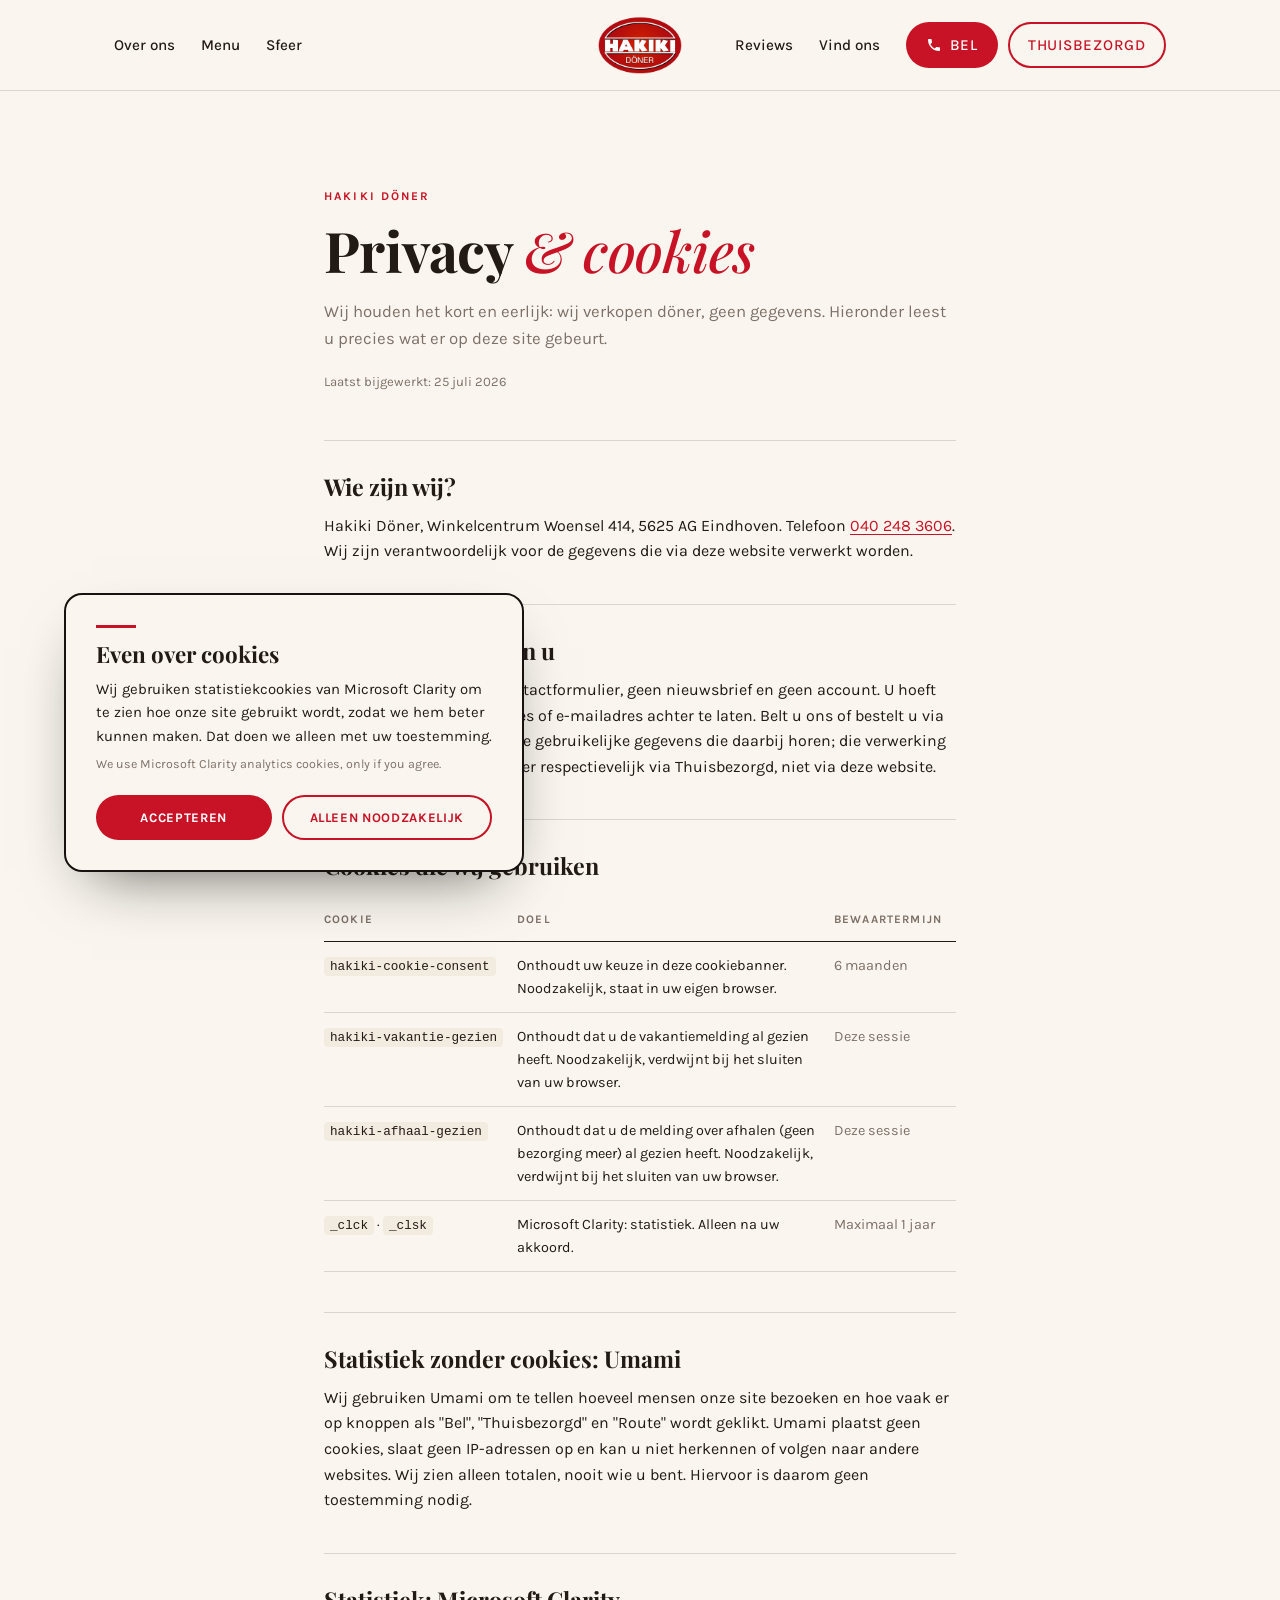
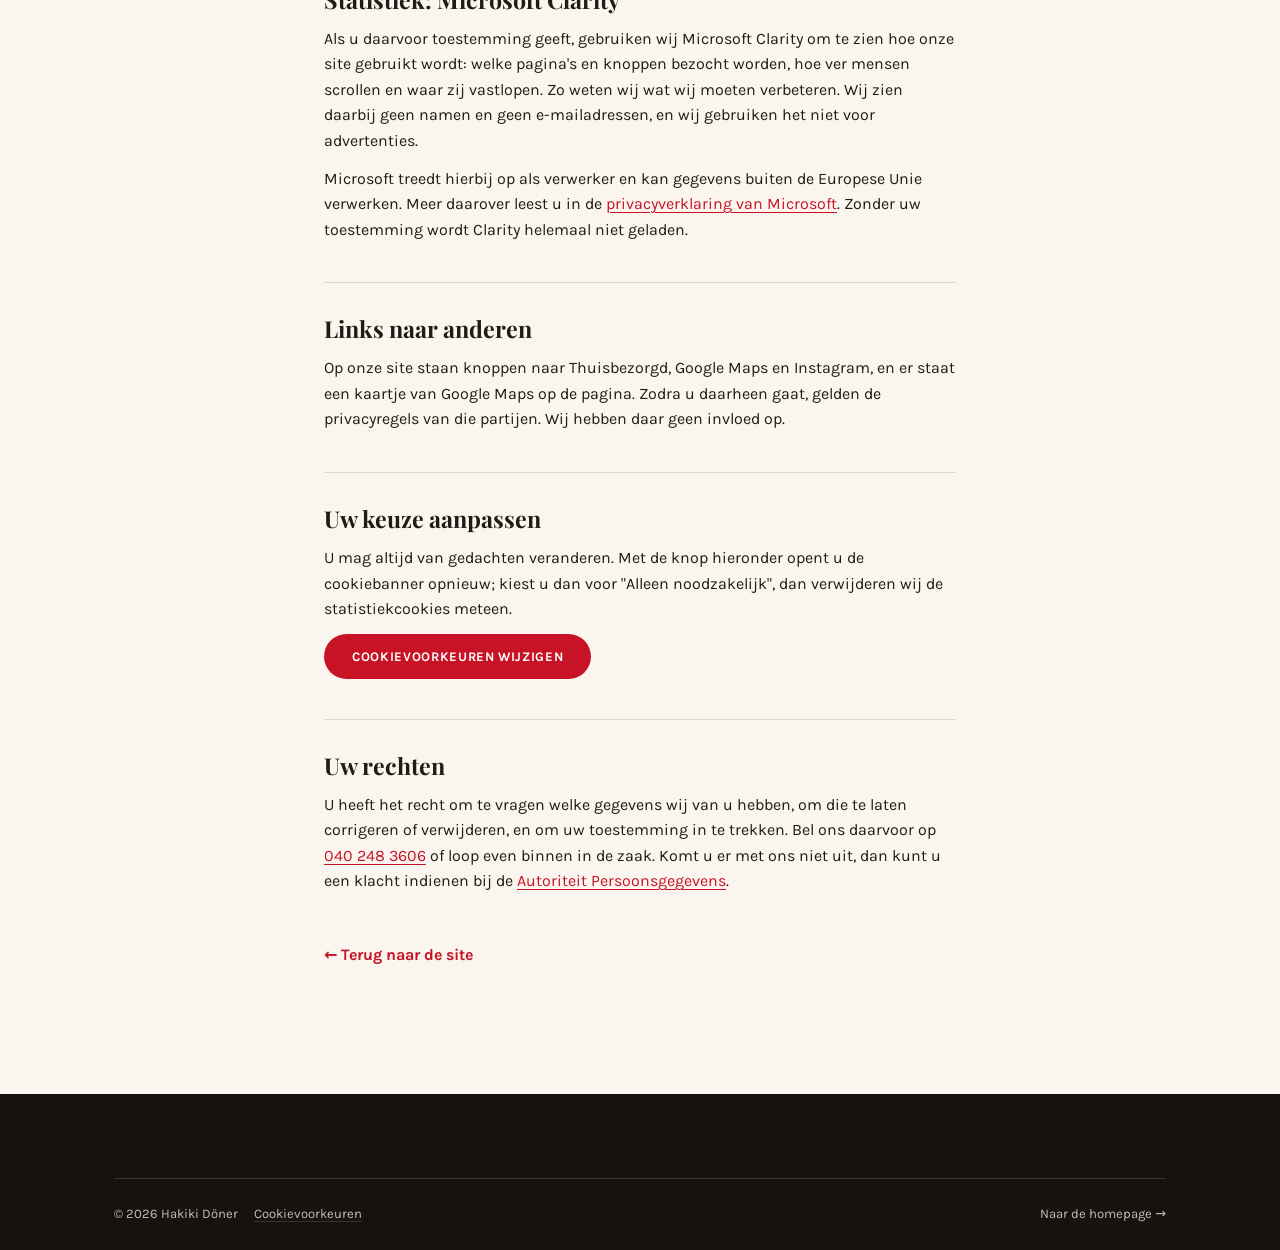
==== commit d3b2011c: "Add cookieless Umami analytics + click tracking for call/order/route Counts taps on tel:, Thuisbezor" ====
--- a/privacy.html
+++ b/privacy.html
@@ -142,6 +142,17 @@
               </tr>
             </tbody>
           </table>
+        </section>
+
+        <section class="legal__block">
+          <h2>Statistiek zonder cookies: Umami</h2>
+          <p>
+            Wij gebruiken Umami om te tellen hoeveel mensen onze site bezoeken en hoe vaak
+            er op knoppen als "Bel", "Thuisbezorgd" en "Route" wordt geklikt. Umami plaatst
+            geen cookies, slaat geen IP-adressen op en kan u niet herkennen of volgen
+            naar andere websites. Wij zien alleen totalen, nooit wie u bent. Hiervoor is
+            daarom geen toestemming nodig.
+          </p>
         </section>
 
         <section class="legal__block">
--- a/styles.css
+++ b/styles.css
@@ -278,6 +278,10 @@
    ========================================================= */
 .nav { border-bottom: 1px solid var(--line); }
 .nav__links a { white-space: nowrap; }
+/* "zonder korting" als tweede regel in de Thuisbezorgd-knop, naast "Bel -10%" */
+.nav__tb { padding-block: 5px; line-height: 1.15; }
+.nav__tb > span { display: flex; flex-direction: column; align-items: center; }
+.nav__tb-note { font-size: .6rem; letter-spacing: .04em; opacity: .8; }
 .nav__inner {
   max-width: var(--maxw); margin: 0 auto; padding: 16px var(--pad);
   display: grid; grid-template-columns: 1fr auto 1fr; align-items: center; gap: 18px;
@@ -359,7 +363,10 @@
   transition: transform .25s ease, background-color .2s ease;
 }
 .circle-cta:hover { background: var(--red-deep); transform: scale(1.06) rotate(-3deg); }
-.hero__ctas { display: flex; justify-content: center; gap: 20px; margin-bottom: -65px; position: relative; z-index: 3; }
+.hero__ctas { display: flex; justify-content: center; gap: 20px; margin-bottom: -75px; position: relative; z-index: 3; }
+.circle-cta--main { --sz: 150px; gap: 6px; font-family: var(--font-deal); }
+.circle-cta__kicker { font-weight: 800; font-size: 1.05rem; line-height: 1.1; letter-spacing: .06em; }
+[data-role="korting-uit"][hidden] { display: none !important; }
 .hero__ctas .circle-cta { margin-bottom: 0; }
 
 .media--hero {
@@ -704,7 +711,9 @@
 @media (max-width: 560px) {
   .hero__title { font-size: clamp(2.2rem, 11vw, 3rem); }
   .circle-cta { --sz: 108px; margin-bottom: -54px; }
-  .hero__ctas { margin-bottom: -54px; gap: 14px; }
+  .hero__ctas { margin-bottom: -64px; gap: 14px; }
+  .circle-cta--main { --sz: 128px; }
+  .circle-cta__kicker { font-size: .9rem; }
   /* op mobiel botst de sticker met de ronde knoppen: naar de onderhoek */
   .sticker { --sz: 118px; top: auto; bottom: -20px; right: -8px; }
   .sticker__pct { font-size: 2rem; }
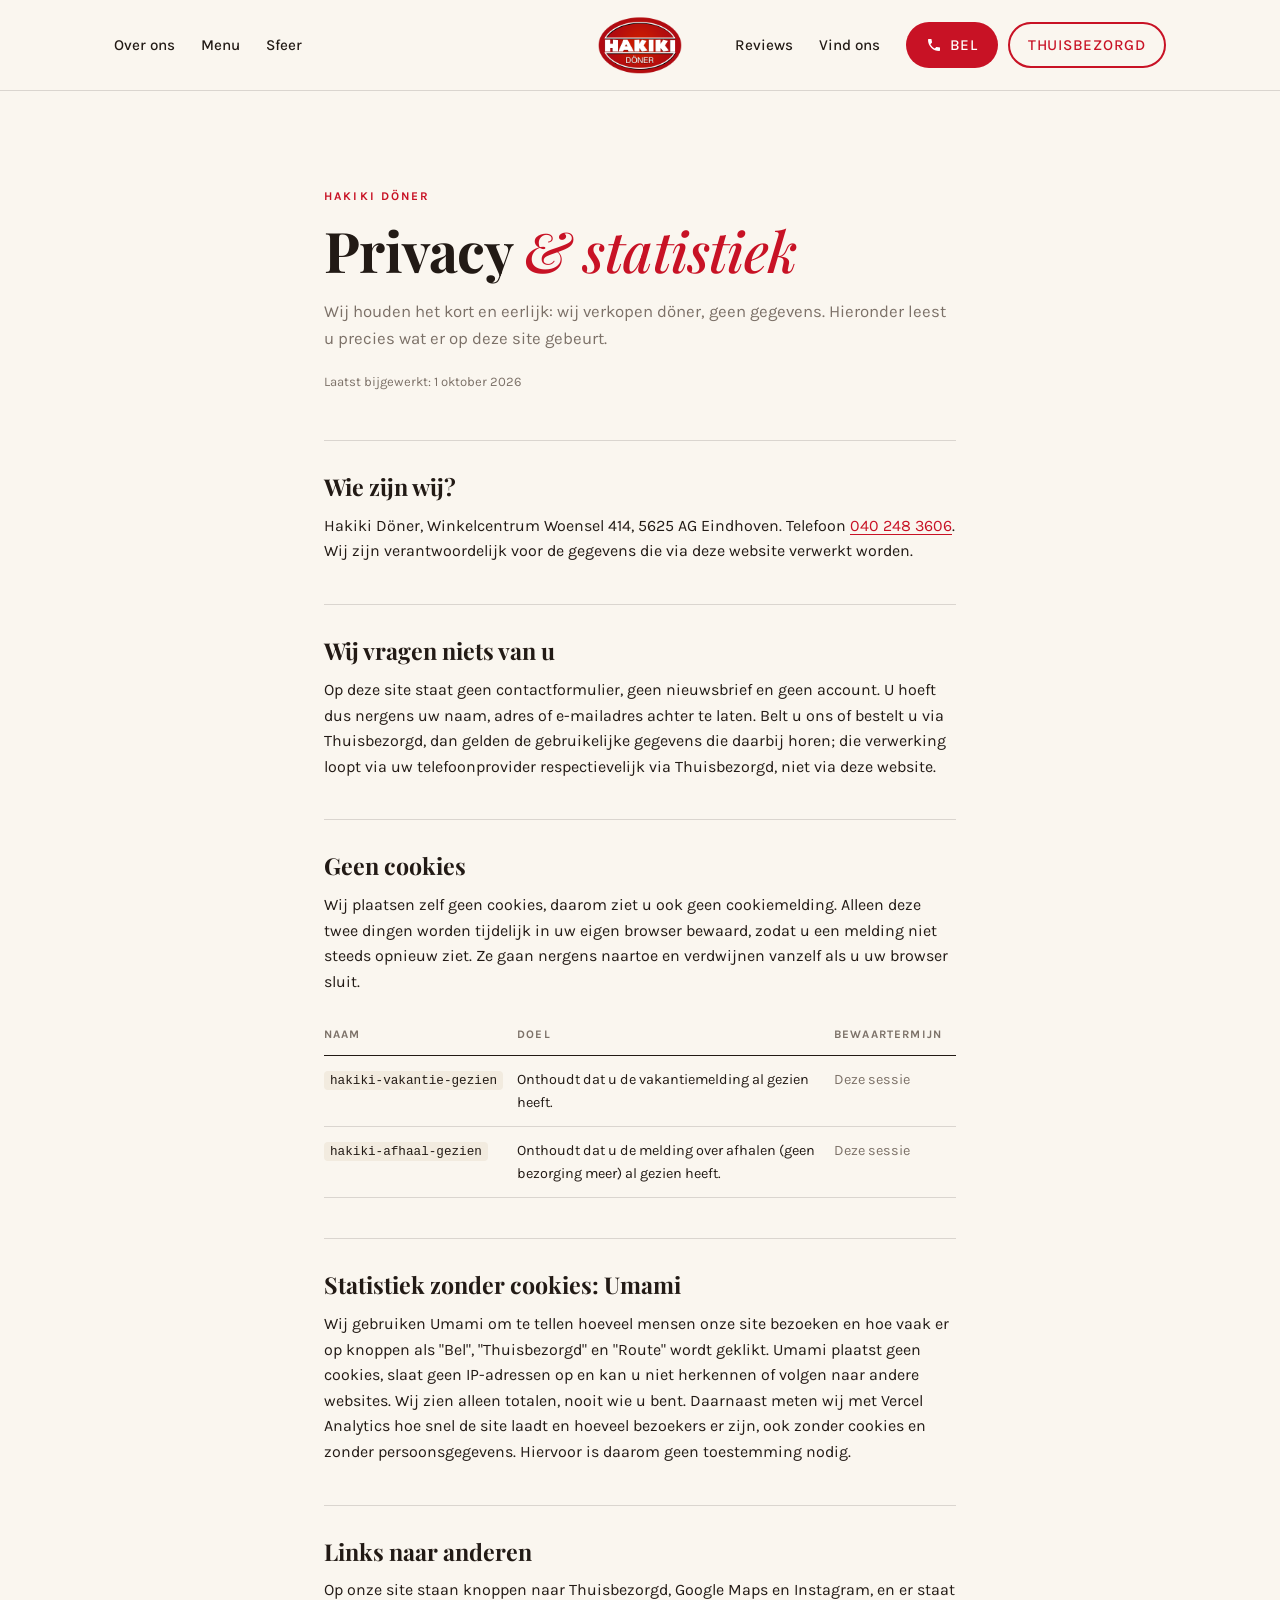
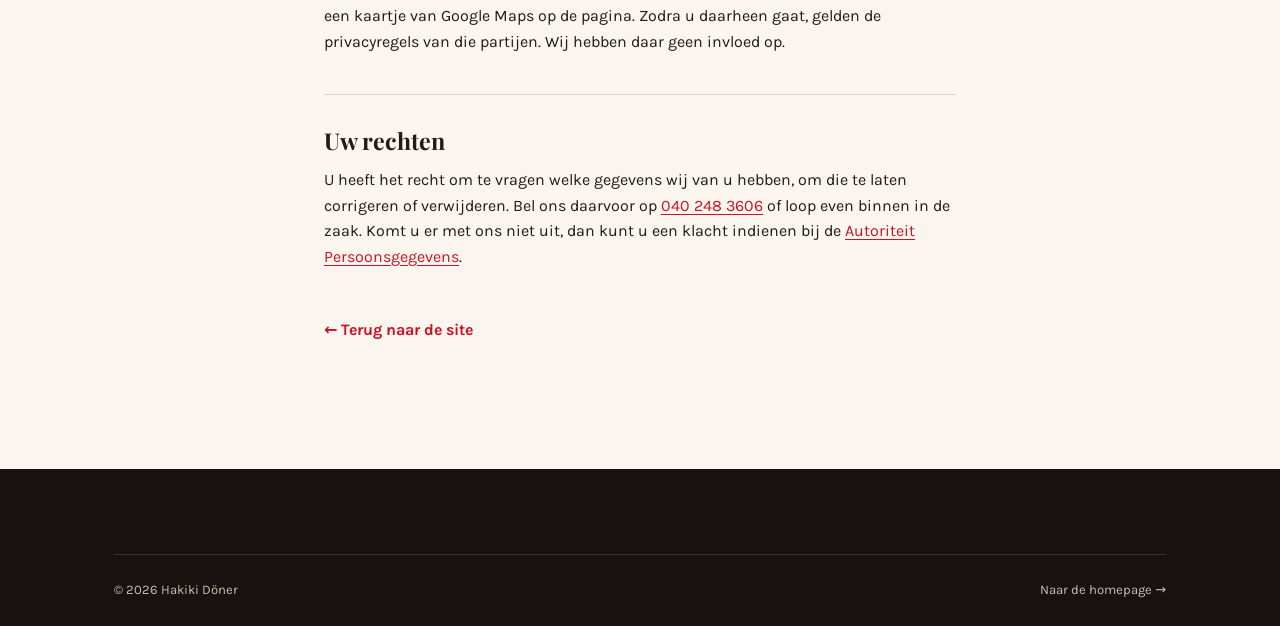
==== commit ae13525f: "Remove Microsoft Clarity and the cookie banner The site no longer sets cookies of its own (Umami + V" ====
--- a/privacy.html
+++ b/privacy.html
@@ -3,8 +3,8 @@
 <head>
 <meta charset="utf-8" />
 <meta name="viewport" content="width=device-width, initial-scale=1" />
-<title>Privacy &amp; cookies · Hakiki Döner</title>
-<meta name="description" content="Hoe Hakiki Döner omgaat met uw gegevens: welke cookies wij gebruiken, waarom, hoe lang wij ze bewaren en hoe u uw keuze aanpast." />
+<title>Privacy · Hakiki Döner</title>
+<meta name="description" content="Hoe Hakiki Döner omgaat met uw gegevens: deze site gebruikt geen cookies en verzamelt geen persoonsgegevens." />
 <meta name="theme-color" content="#FAF6EF" />
 <meta name="robots" content="index, follow" />
 <link rel="canonical" href="https://hakiki.nl/privacy.html" />
@@ -21,25 +21,6 @@
 
 <!-- Herbruikbaar telefoon-icoon voor de belknoppen -->
 <svg width="0" height="0" aria-hidden="true" style="position:absolute"><symbol id="ico-phone" viewBox="0 0 24 24"><path fill="currentColor" d="M6.62 10.79c1.44 2.83 3.76 5.14 6.59 6.59l2.2-2.2c.27-.27.67-.36 1.02-.24 1.12.37 2.33.57 3.57.57.55 0 1 .45 1 1V20c0 .55-.45 1-1 1-9.39 0-17-7.61-17-17 0-.55.45-1 1-1h3.5c.55 0 1 .45 1 1 0 1.25.2 2.45.57 3.57.11.35.03.74-.25 1.02l-2.2 2.2z"/></symbol></svg>
-
-<!-- Cookiebanner: verschijnt zolang er nog geen keuze is gemaakt (zie cookies.js) -->
-<div class="cookie" id="cookie-banner" role="region" aria-label="Cookietoestemming" hidden>
-  <div class="cookie__card">
-    <div class="cookie__text">
-      <h2 class="cookie__title">Even over cookies</h2>
-      <p class="cookie__body">
-        Wij gebruiken statistiekcookies van Microsoft Clarity om te zien hoe onze site
-        gebruikt wordt, zodat we hem beter kunnen maken. Dat doen we alleen met uw toestemming.
-      </p>
-      <p class="cookie__en">We use Microsoft Clarity analytics cookies, only if you agree.</p>
-    </div>
-
-    <div class="cookie__actions">
-      <button class="btn btn--pill cookie__btn" type="button" data-role="cookie-accept">Accepteren</button>
-      <button class="btn btn--outline cookie__btn" type="button" data-role="cookie-reject">Alleen noodzakelijk</button>
-    </div>
-  </div>
-</div>
 
 <div class="shell">
   <!-- ===== NAV ===== -->
@@ -85,12 +66,12 @@
       <div class="container legal__inner">
         <header class="legal__head">
           <p class="legal__eyebrow">Hakiki Döner</p>
-          <h1 class="h2">Privacy <span class="serif-it">&amp; cookies</span></h1>
+          <h1 class="h2">Privacy <span class="serif-it">&amp; statistiek</span></h1>
           <p class="section-lead">
             Wij houden het kort en eerlijk: wij verkopen döner, geen gegevens.
             Hieronder leest u precies wat er op deze site gebeurt.
           </p>
-          <p class="legal__date">Laatst bijgewerkt: 25 juli 2026</p>
+          <p class="legal__date">Laatst bijgewerkt: 1 oktober 2026</p>
         </header>
 
         <section class="legal__block">
@@ -114,31 +95,27 @@
         </section>
 
         <section class="legal__block">
-          <h2>Cookies die wij gebruiken</h2>
+          <h2>Geen cookies</h2>
+          <p>
+            Wij plaatsen zelf geen cookies, daarom ziet u ook geen cookiemelding.
+            Alleen deze twee dingen worden tijdelijk in uw eigen browser bewaard, zodat
+            u een melding niet steeds opnieuw ziet. Ze gaan nergens naartoe en verdwijnen
+            vanzelf als u uw browser sluit.
+          </p>
           <table class="legal__table">
             <thead>
-              <tr><th>Cookie</th><th>Doel</th><th>Bewaartermijn</th></tr>
+              <tr><th>Naam</th><th>Doel</th><th>Bewaartermijn</th></tr>
             </thead>
             <tbody>
               <tr>
-                <td><code>hakiki-cookie-consent</code></td>
-                <td>Onthoudt uw keuze in deze cookiebanner. Noodzakelijk, staat in uw eigen browser.</td>
-                <td>6 maanden</td>
-              </tr>
-              <tr>
                 <td><code>hakiki-vakantie-gezien</code></td>
-                <td>Onthoudt dat u de vakantiemelding al gezien heeft. Noodzakelijk, verdwijnt bij het sluiten van uw browser.</td>
+                <td>Onthoudt dat u de vakantiemelding al gezien heeft.</td>
                 <td>Deze sessie</td>
               </tr>
               <tr>
                 <td><code>hakiki-afhaal-gezien</code></td>
-                <td>Onthoudt dat u de melding over afhalen (geen bezorging meer) al gezien heeft. Noodzakelijk, verdwijnt bij het sluiten van uw browser.</td>
+                <td>Onthoudt dat u de melding over afhalen (geen bezorging meer) al gezien heeft.</td>
                 <td>Deze sessie</td>
-              </tr>
-              <tr>
-                <td><code>_clck</code> · <code>_clsk</code></td>
-                <td>Microsoft Clarity: statistiek. Alleen na uw akkoord.</td>
-                <td>Maximaal 1 jaar</td>
               </tr>
             </tbody>
           </table>
@@ -150,25 +127,10 @@
             Wij gebruiken Umami om te tellen hoeveel mensen onze site bezoeken en hoe vaak
             er op knoppen als "Bel", "Thuisbezorgd" en "Route" wordt geklikt. Umami plaatst
             geen cookies, slaat geen IP-adressen op en kan u niet herkennen of volgen
-            naar andere websites. Wij zien alleen totalen, nooit wie u bent. Hiervoor is
-            daarom geen toestemming nodig.
-          </p>
-        </section>
-
-        <section class="legal__block">
-          <h2>Statistiek: Microsoft Clarity</h2>
-          <p>
-            Als u daarvoor toestemming geeft, gebruiken wij Microsoft Clarity om te zien
-            hoe onze site gebruikt wordt: welke pagina's en knoppen bezocht worden, hoe ver
-            mensen scrollen en waar zij vastlopen. Zo weten wij wat wij moeten verbeteren.
-            Wij zien daarbij geen namen en geen e-mailadressen, en wij gebruiken het niet
-            voor advertenties.
-          </p>
-          <p>
-            Microsoft treedt hierbij op als verwerker en kan gegevens buiten de Europese Unie
-            verwerken. Meer daarover leest u in de
-            <a href="https://privacy.microsoft.com/nl-nl/privacystatement" target="_blank" rel="noopener">privacyverklaring van Microsoft</a>.
-            Zonder uw toestemming wordt Clarity helemaal niet geladen.
+            naar andere websites. Wij zien alleen totalen, nooit wie u bent. Daarnaast
+            meten wij met Vercel Analytics hoe snel de site laadt en hoeveel bezoekers er
+            zijn, ook zonder cookies en zonder persoonsgegevens. Hiervoor is daarom geen
+            toestemming nodig.
           </p>
         </section>
 
@@ -182,22 +144,10 @@
         </section>
 
         <section class="legal__block">
-          <h2>Uw keuze aanpassen</h2>
-          <p>
-            U mag altijd van gedachten veranderen. Met de knop hieronder opent u de
-            cookiebanner opnieuw; kiest u dan voor "Alleen noodzakelijk", dan verwijderen wij
-            de statistiekcookies meteen.
-          </p>
-          <p class="legal__cta">
-            <button class="btn btn--pill" type="button" data-role="cookie-settings">Cookievoorkeuren wijzigen</button>
-          </p>
-        </section>
-
-        <section class="legal__block">
           <h2>Uw rechten</h2>
           <p>
             U heeft het recht om te vragen welke gegevens wij van u hebben, om die te laten
-            corrigeren of verwijderen, en om uw toestemming in te trekken. Bel ons daarvoor
+            corrigeren of verwijderen. Bel ons daarvoor
             op <a href="tel:+31402483606">040 248 3606</a> of loop even binnen in de zaak.
             Komt u er met ons niet uit, dan kunt u een klacht indienen bij de
             <a href="https://autoriteitpersoonsgegevens.nl" target="_blank" rel="noopener">Autoriteit Persoonsgegevens</a>.
@@ -214,9 +164,6 @@
     <div class="container">
       <div class="footer__bar">
         <span>© <span data-role="year"></span> Hakiki Döner</span>
-        <span class="footer__legal">
-          <button class="footer__link" type="button" data-role="cookie-settings">Cookievoorkeuren</button>
-        </span>
         <a href="index.html">Naar de homepage →</a>
       </div>
     </div>
--- a/styles.css
+++ b/styles.css
@@ -179,62 +179,6 @@
   .vmodal__actions .btn { flex: 1 1 100%; }
 }
 
-/* ---------- cookiebanner ---------- */
-.cookie {
-  position: fixed; z-index: 90;
-  left: var(--pad); bottom: clamp(16px, 3vw, 28px); right: var(--pad);
-  display: flex; justify-content: flex-start;
-  pointer-events: none;
-}
-.cookie[hidden] { display: none; }
-.cookie__card {
-  pointer-events: auto;
-  width: 100%; max-width: 460px;
-  max-height: calc(100vh - 56px); overflow-y: auto;
-  background: var(--paper); color: var(--ink);
-  border: 2px solid var(--black); border-radius: var(--r-md);
-  padding: clamp(22px, 3.4vw, 30px);
-  box-shadow: 0 26px 60px -28px rgba(0, 0, 0, .65);
-  animation: cookie-in .35s ease both;
-}
-@keyframes cookie-in { from { opacity: 0; transform: translateY(18px); } }
-.cookie__title {
-  font-family: var(--font-display); font-weight: 700; font-size: 1.4rem;
-  line-height: 1.15; margin: 0 0 10px;
-}
-.cookie__title::before {
-  content: ""; display: block; width: 40px; height: 3px;
-  background: var(--red); margin-bottom: 14px;
-}
-.cookie__body { margin: 0; font-size: .93rem; color: var(--ink); }
-.cookie__en { margin: 6px 0 0; font-size: .78rem; color: var(--muted); }
-
-.cookie__details { margin-top: 14px; border-top: 1px solid var(--line); padding-top: 12px; }
-.cookie__details summary {
-  cursor: pointer; list-style: none; font-weight: 700; font-size: .78rem;
-  letter-spacing: .05em; text-transform: uppercase; color: var(--red);
-}
-.cookie__details summary::-webkit-details-marker { display: none; }
-.cookie__details summary::after { content: " +"; }
-.cookie__details[open] summary::after { content: " –"; }
-.cookie__details-body { font-size: .82rem; color: var(--muted); margin-top: 10px; }
-.cookie__details-body p { margin: 0 0 8px; }
-.cookie__details-body p:last-child { margin-bottom: 0; }
-.cookie__details-body strong { color: var(--ink); }
-.cookie__details-body code {
-  font-size: .95em; background: var(--paper-2); border-radius: 4px; padding: 1px 5px;
-}
-.cookie__details-body a { color: var(--red); }
-
-.cookie__actions { display: flex; flex-wrap: wrap; gap: 10px; margin-top: 20px; }
-.cookie__btn { flex: 1 1 160px; padding-inline: 18px; }
-
-@media (max-width: 560px) {
-  .cookie { left: 10px; right: 10px; bottom: 10px; }
-  .cookie__card { max-width: none; }
-  .cookie__btn { flex-basis: 100%; }
-}
-
 /* ---------- buttons ---------- */
 .btn {
   display: inline-flex; align-items: center; justify-content: center; gap: 8px;
@@ -432,7 +376,6 @@
     box-shadow: 0 14px 30px -10px rgba(0, 0, 0, .5), 0 0 0 2px var(--deal-ink) inset;
   }
   body:has(.belbar:not([hidden])) { padding-bottom: 78px; }
-  body:has(.belbar:not([hidden])) .cookie { bottom: 78px; }
   .belbespaar__inner { grid-template-columns: 1fr; }
   .belbespaar__cta .btn { width: 100%; }
 }
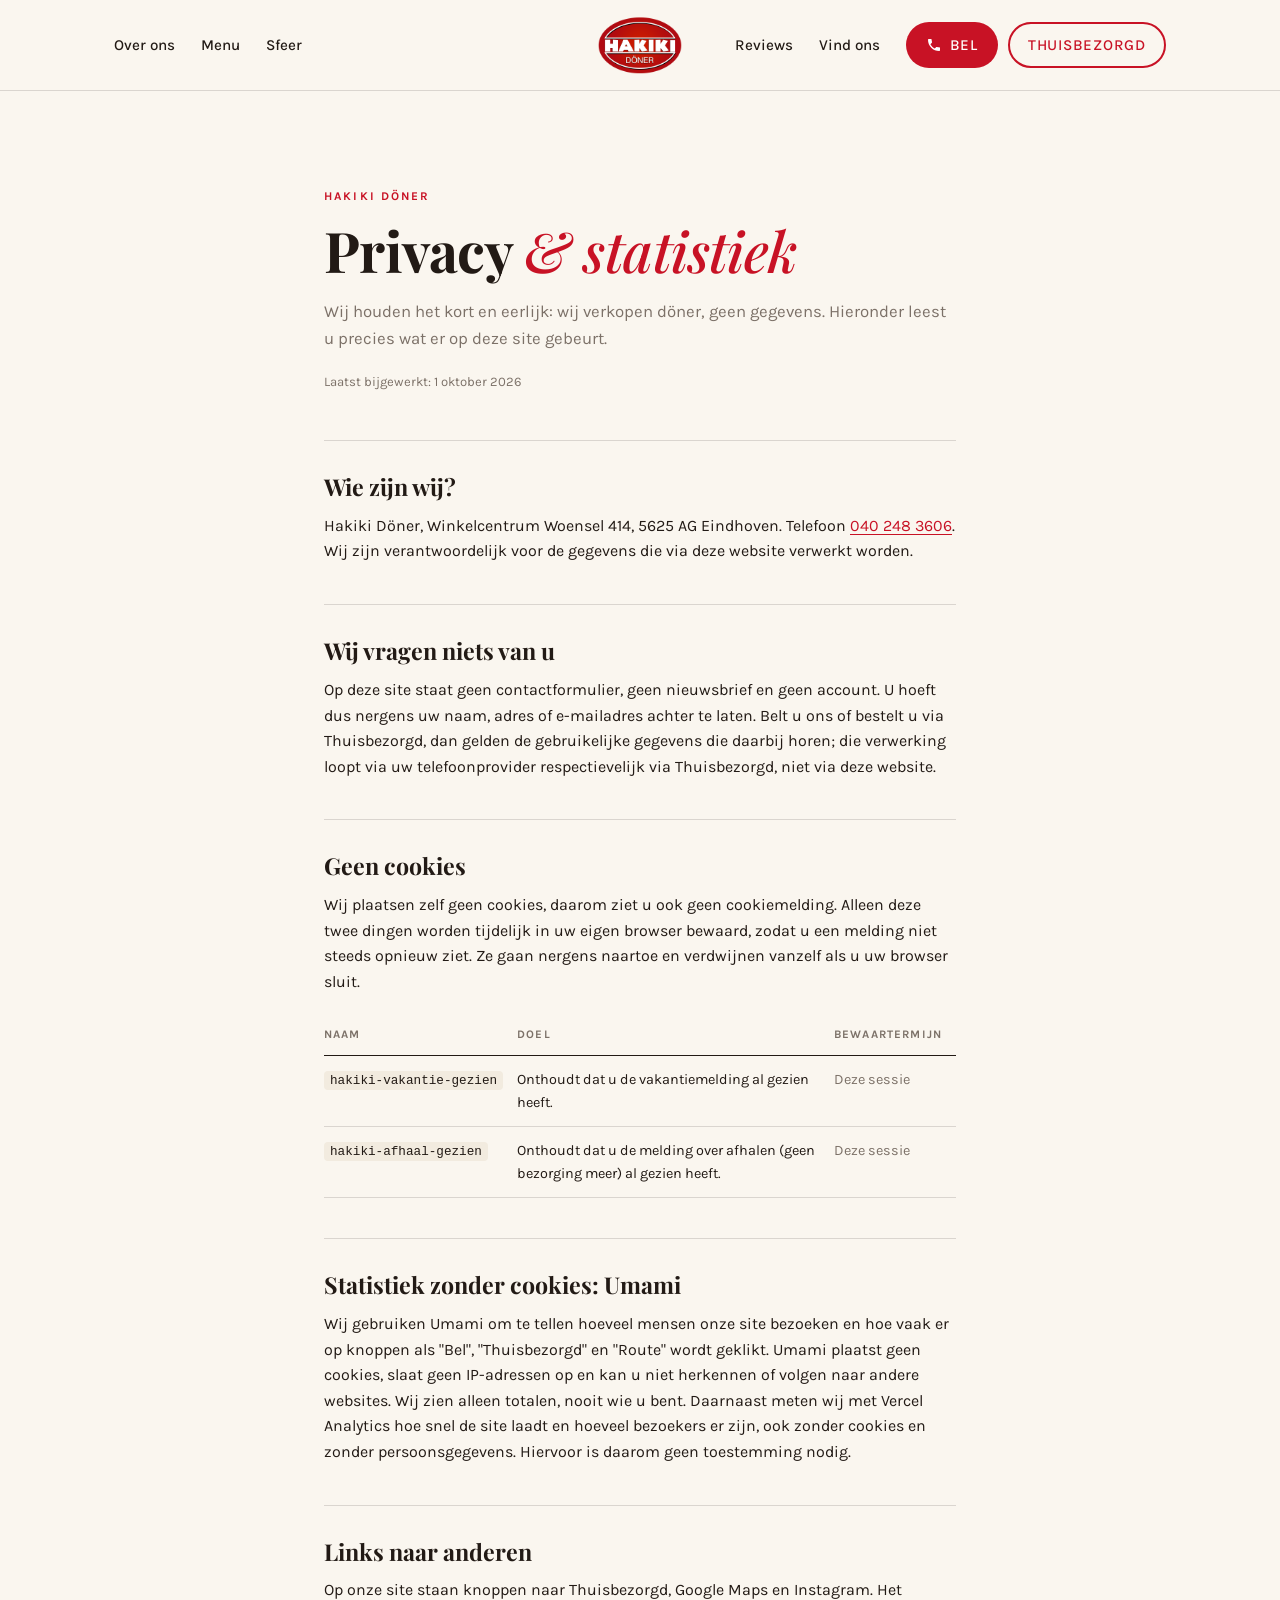
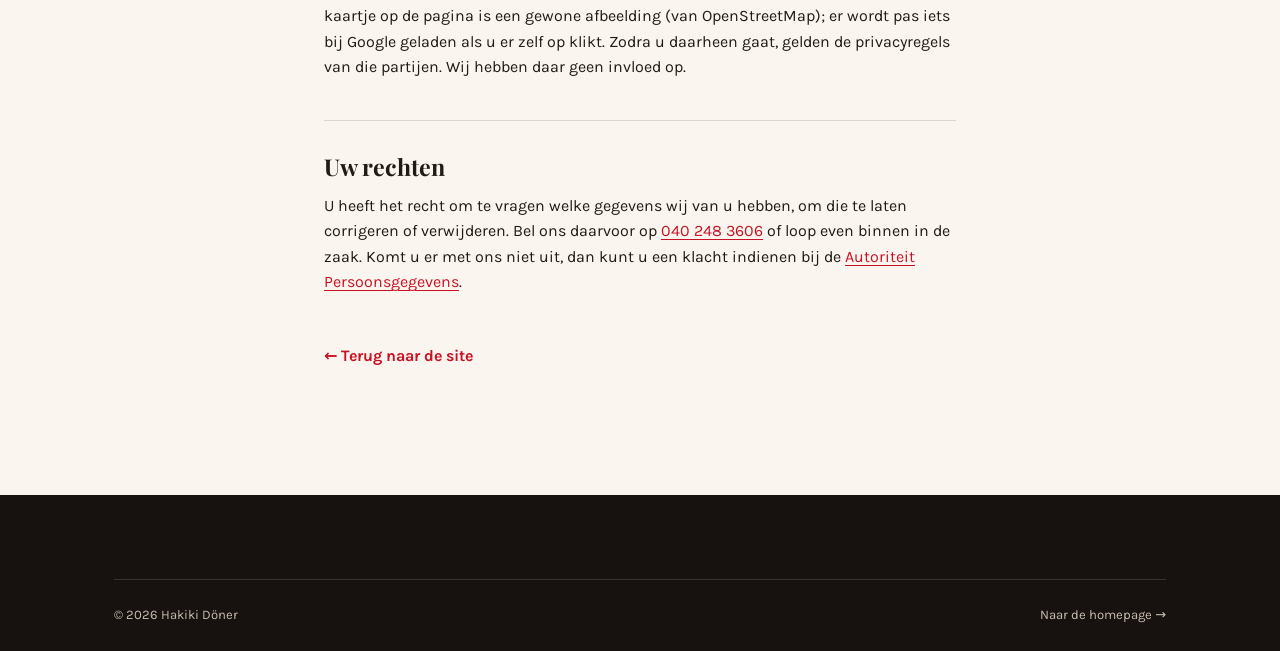
==== commit 15cfefce: "Replace Google Maps iframe with a static OpenStreetMap image No third-party cookies and a lighter pa" ====
--- a/privacy.html
+++ b/privacy.html
@@ -137,8 +137,9 @@
         <section class="legal__block">
           <h2>Links naar anderen</h2>
           <p>
-            Op onze site staan knoppen naar Thuisbezorgd, Google Maps en Instagram, en er
-            staat een kaartje van Google Maps op de pagina. Zodra u daarheen gaat, gelden de
+            Op onze site staan knoppen naar Thuisbezorgd, Google Maps en Instagram. Het
+            kaartje op de pagina is een gewone afbeelding (van OpenStreetMap); er wordt pas
+            iets bij Google geladen als u er zelf op klikt. Zodra u daarheen gaat, gelden de
             privacyregels van die partijen. Wij hebben daar geen invloed op.
           </p>
         </section>
--- a/styles.css
+++ b/styles.css
@@ -545,7 +545,31 @@
   border-radius: var(--r-lg); overflow: hidden; min-height: 460px;
   border: 1px solid var(--line); background: var(--card); box-shadow: 0 22px 45px -34px rgba(23,17,15,.4);
 }
-.find__map iframe { width: 100%; height: 100%; min-height: 460px; border: 0; display: block; }
+.find__map { position: relative; }
+.find__map-link { position: absolute; inset: 0; display: block; color: inherit; text-decoration: none; }
+.find__map-link img { width: 100%; height: 100%; object-fit: cover; display: block; transition: transform .5s ease; }
+.find__map-link:hover img { transform: scale(1.03); }
+/* pin staat op het midden van de kaart: de afbeelding is op Hakiki gecentreerd */
+.find__pin {
+  position: absolute; left: 50%; top: 50%; width: 34px; height: 34px; margin: -34px 0 0 -17px;
+  background: var(--red); border: 3px solid #fff; border-radius: 50% 50% 50% 0; transform: rotate(-45deg);
+  box-shadow: 0 8px 18px -6px rgba(23,17,15,.6);
+}
+.find__pin::after { content: ""; position: absolute; inset: 9px; border-radius: 50%; background: #fff; }
+.find__pin span {
+  position: absolute; left: 30px; top: -30px; transform: rotate(45deg); transform-origin: left bottom; white-space: nowrap;
+  background: var(--black); color: #fff; font: 700 .85rem/1 var(--font-body); padding: 7px 11px; border-radius: var(--pill);
+}
+.find__map-cta {
+  position: absolute; left: 16px; bottom: 16px; background: #fff; color: var(--ink); font-weight: 700; font-size: .92rem;
+  padding: 10px 16px; border-radius: var(--pill); box-shadow: 0 10px 24px -12px rgba(23,17,15,.5);
+}
+.find__map-link:hover .find__map-cta { color: var(--red-deep); }
+.find__map-link:focus-visible { outline: 3px solid var(--red); outline-offset: -3px; }
+.find__map-credit {
+  position: absolute; right: 8px; bottom: 6px; font-size: .7rem; color: var(--muted);
+  background: rgba(255,255,255,.85); padding: 2px 6px; border-radius: 6px; text-decoration: none;
+}
 
 /* =========================================================
    FOOTER
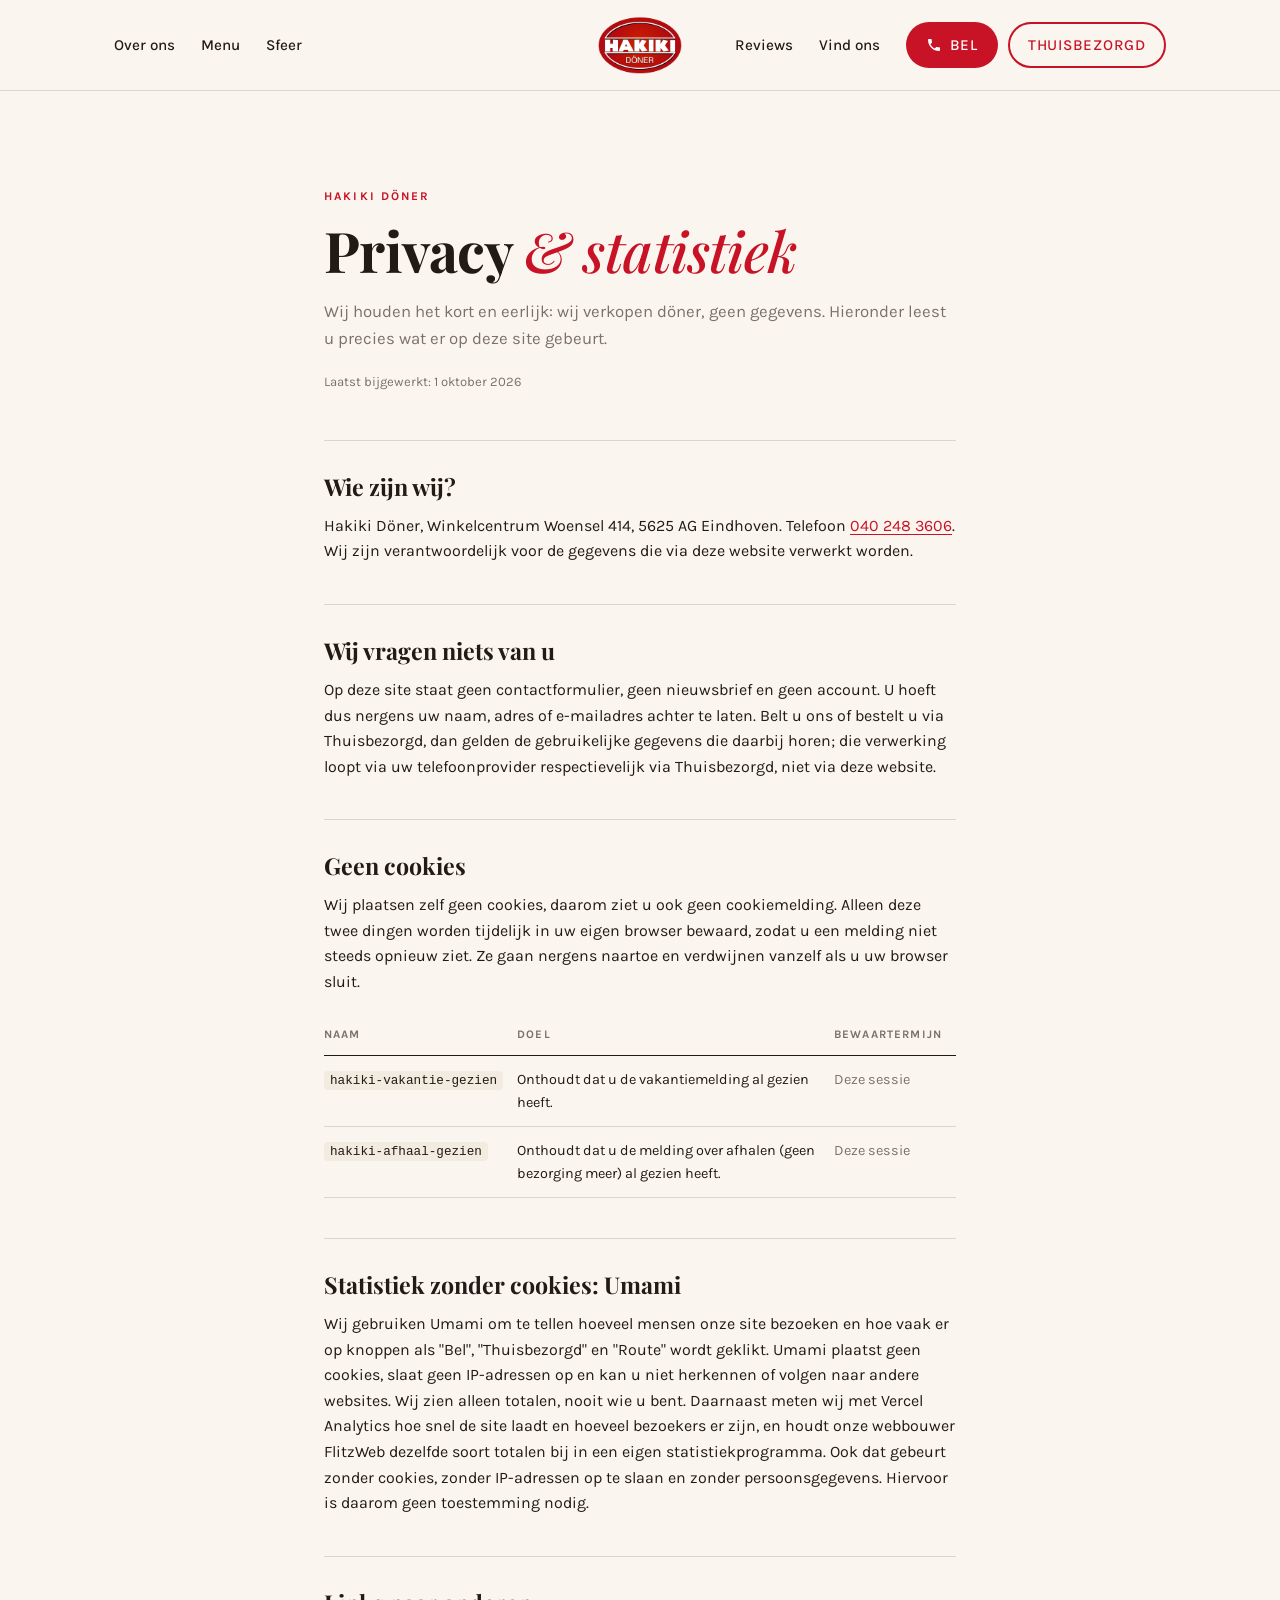
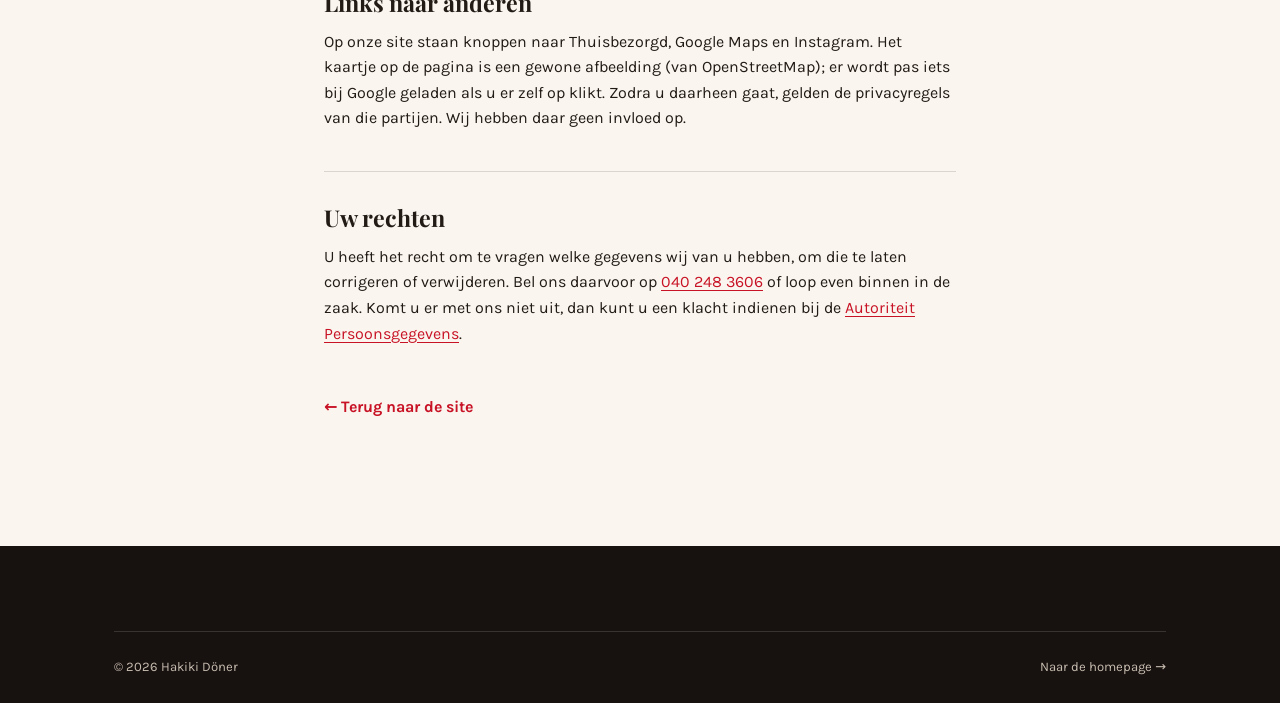
==== commit 3cad3438: "Add FlitzWeb Studio cookieless stats Loads studio.flitzweb.nl/t.js on both pages, sends the existing" ====
--- a/privacy.html
+++ b/privacy.html
@@ -129,8 +129,9 @@
             geen cookies, slaat geen IP-adressen op en kan u niet herkennen of volgen
             naar andere websites. Wij zien alleen totalen, nooit wie u bent. Daarnaast
             meten wij met Vercel Analytics hoe snel de site laadt en hoeveel bezoekers er
-            zijn, ook zonder cookies en zonder persoonsgegevens. Hiervoor is daarom geen
-            toestemming nodig.
+            zijn, en houdt onze webbouwer FlitzWeb dezelfde soort totalen bij in een eigen
+            statistiekprogramma. Ook dat gebeurt zonder cookies, zonder IP-adressen op te
+            slaan en zonder persoonsgegevens. Hiervoor is daarom geen toestemming nodig.
           </p>
         </section>
 
@@ -188,5 +189,6 @@
   }
 </script>
 <script src="cookies.js"></script>
+<script defer src="https://studio.flitzweb.nl/t.js" data-site="fw_NgLZsl_mbLcP"></script>
 </body>
 </html>
--- a/styles.css
+++ b/styles.css
@@ -177,6 +177,26 @@
 .vmodal--afhaal :focus-visible { outline-color: #fff; }
 @media (max-width: 560px) {
   .vmodal__actions .btn { flex: 1 1 100%; }
+
+  /* afhaal-pop-up past op één telefoonscherm, zonder scrollen */
+  .vmodal { padding: 12px; }
+  .vmodal--afhaal .vmodal__card { max-height: calc(100dvh - 24px); padding: 28px 24px 22px; }
+  .vmodal--afhaal .vmodal__x { top: 12px; right: 12px; width: 32px; height: 32px; font-size: 18px; }
+  .vmodal__logo { width: 92px; margin-bottom: 10px; }
+  .vmodal--afhaal .vmodal__title { font-size: 1.6rem; margin-bottom: 8px; }
+  .vmodal__lead { font-size: 1.05rem; max-width: 34ch; margin-bottom: 10px; line-height: 1.3; }
+  .vmodal__lead + .vmodal__lead { margin-top: -6px; }
+  .deal { margin: 4px auto 12px; padding: 9px 14px 10px; gap: 0; }
+  .deal__kicker { font-size: .64rem; }
+  .deal__pct { font-size: 1.9rem; }
+  .deal__txt { font-size: .8rem; }
+  .vmodal--afhaal .vmodal__dates { margin: 0 0 4px; font-size: 1rem; }
+  .vmodal--afhaal .vmodal__actions { gap: 8px; margin-top: 12px; }
+  .vmodal--afhaal .vmodal__actions .btn { padding: 12px 16px; }
+  .vmodal__fine { margin-top: 8px; font-size: .7rem; }
+  .vmodal__team--sign { font-size: 1.8rem; margin-top: 10px; }
+  /* Engelse tekst en de extra sluitknop vallen weg; het kruisje blijft */
+  .vmodal--afhaal .vmodal__sep, .vmodal--afhaal .vmodal__en, .vmodal--afhaal .vmodal__link { display: none; }
 }
 
 /* ---------- buttons ---------- */
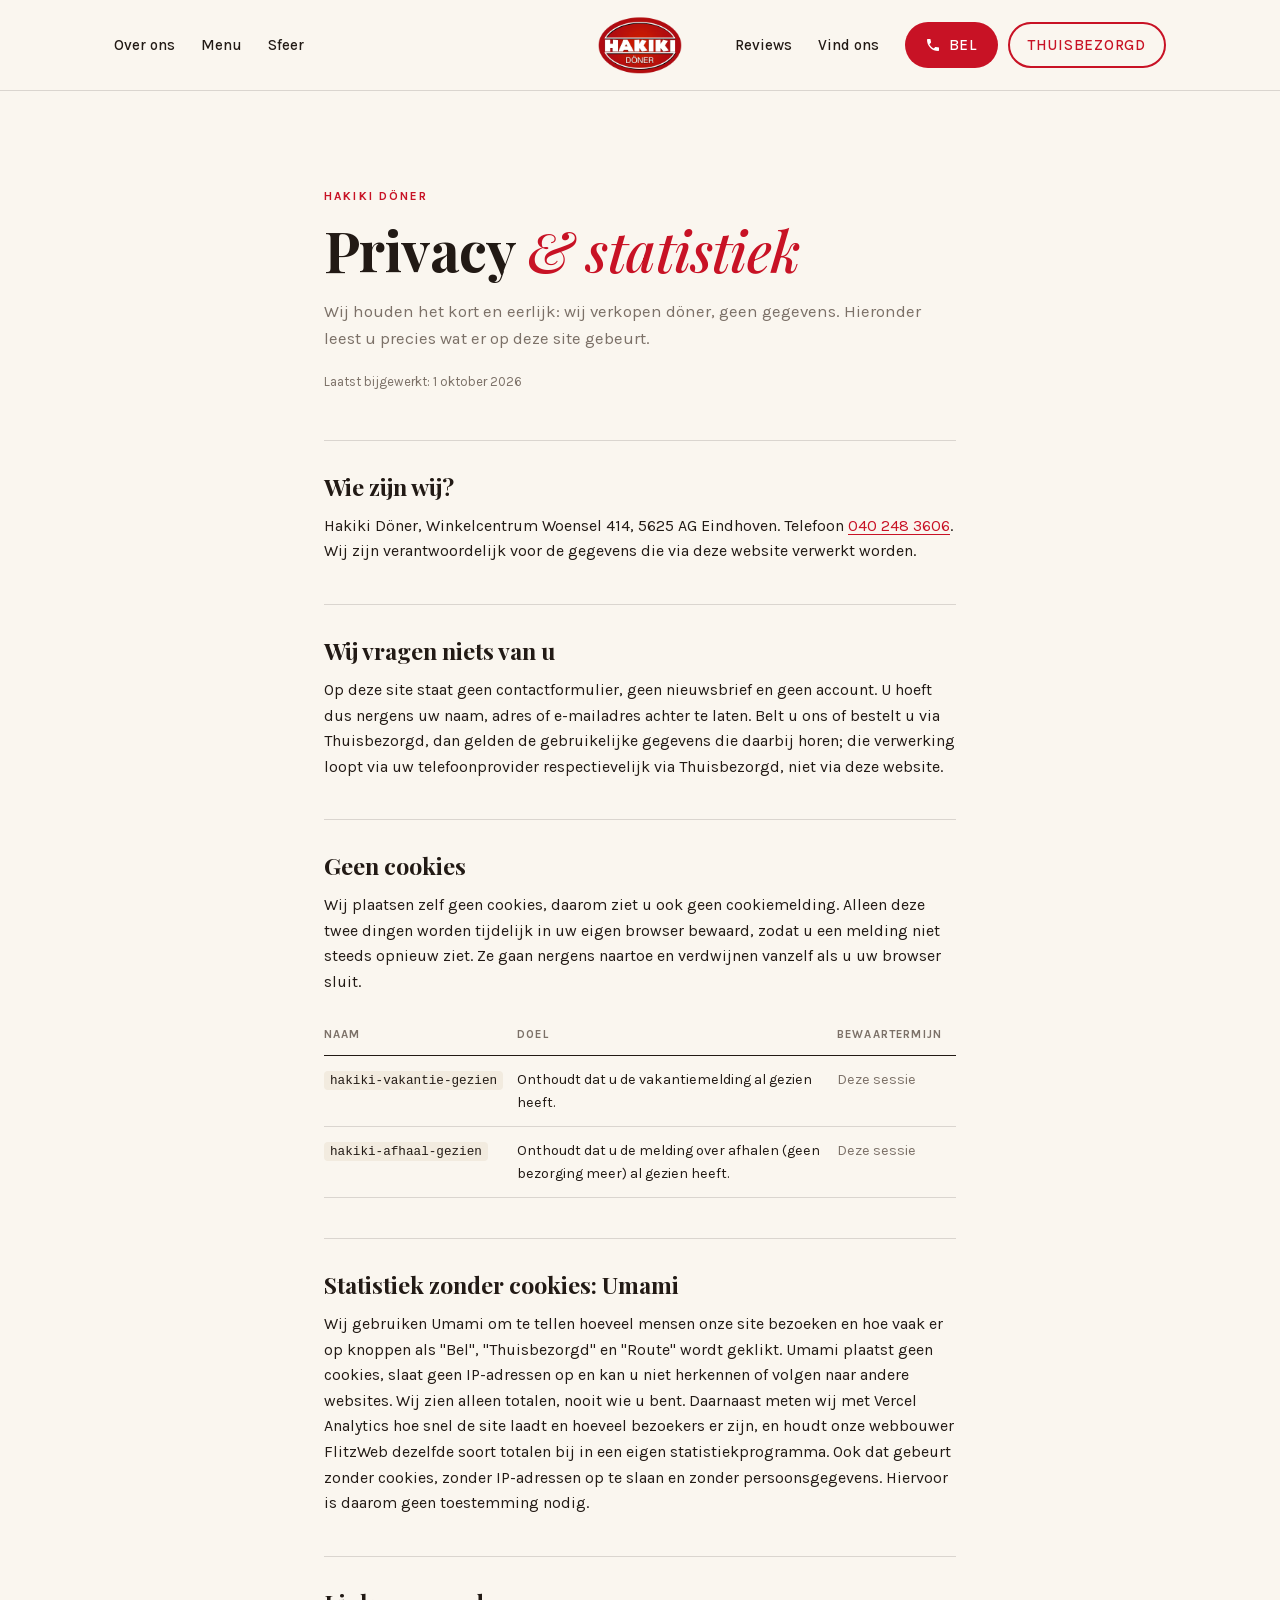
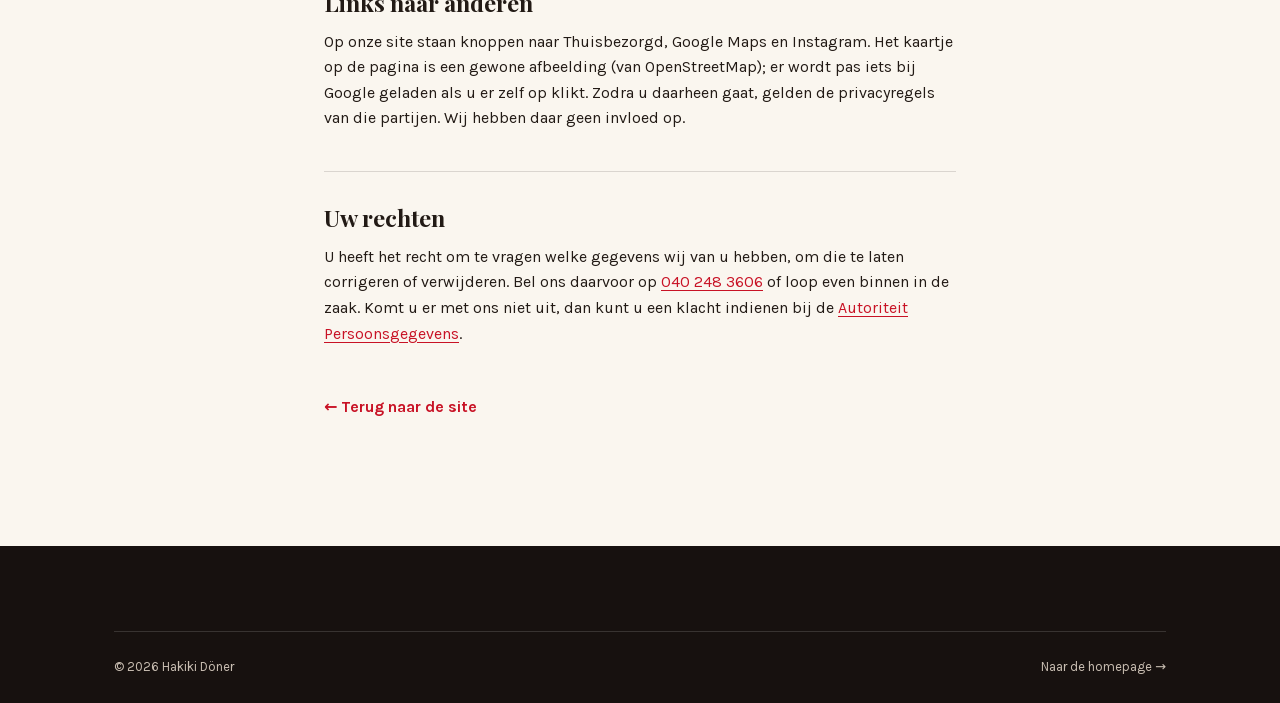
==== commit f05f40e7: "Speed and privacy: WebP images, lazy loading, self-hosted fonts, drop duplicate Vercel analytics Co-" ====
--- a/privacy.html
+++ b/privacy.html
@@ -10,9 +10,8 @@
 <link rel="canonical" href="https://hakiki.nl/privacy.html" />
 
 <link rel="icon" href="assets/hakiki-logo.png" />
-<link rel="preconnect" href="https://fonts.googleapis.com" />
-<link rel="preconnect" href="https://fonts.gstatic.com" crossorigin />
-<link href="https://fonts.googleapis.com/css2?family=Playfair+Display:ital,wght@0,400;0,500;0,600;0,700;0,800;0,900;1,400;1,500;1,600&family=Karla:wght@300;400;500;600;700&display=swap" rel="stylesheet" />
+<link rel="preload" href="assets/fonts/karla-latin.woff2" as="font" type="font/woff2" crossorigin />
+<link rel="preload" href="assets/fonts/playfairdisplay-latin.woff2" as="font" type="font/woff2" crossorigin />
 <link rel="stylesheet" href="styles.css" />
 </head>
 <body>
@@ -33,7 +32,7 @@
       </nav>
 
       <a class="nav__brand" href="index.html" aria-label="Hakiki Döner, naar de homepage">
-        <img src="assets/hakiki-logo.png" alt="Hakiki Döner" width="120" height="83" />
+        <img src="assets/hakiki-logo.webp" alt="Hakiki Döner" width="120" height="83" />
       </a>
 
       <nav class="nav__links nav__links--right" aria-label="Hoofdmenu rechts">
@@ -189,6 +188,6 @@
   }
 </script>
 <script src="cookies.js"></script>
-<script defer src="https://studio.flitzweb.nl/t.js" data-site="fw_NgLZsl_mbLcP"></script>
+<script defer src="https://studio.flitzweb.nl/t.js" data-site="fw_NgLZsl_mbLcP" data-domains="hakiki.nl,www.hakiki.nl"></script>
 </body>
 </html>
--- a/styles.css
+++ b/styles.css
@@ -1,3 +1,10 @@
+/* Self-hosted fonts (latin subset, from Google Fonts, OFL). No requests to Google = no IP sharing (AVG). */
+@font-face { font-family: "Allura"; font-style: normal; font-weight: 400; font-display: swap; src: url("assets/fonts/allura-latin.woff2") format("woff2"); }
+@font-face { font-family: "Figtree"; font-style: normal; font-weight: 400 900; font-display: swap; src: url("assets/fonts/figtree-latin.woff2") format("woff2"); }
+@font-face { font-family: "Karla"; font-style: normal; font-weight: 300 700; font-display: swap; src: url("assets/fonts/karla-latin.woff2") format("woff2"); }
+@font-face { font-family: "Playfair Display"; font-style: italic; font-weight: 400 900; font-display: swap; src: url("assets/fonts/playfairdisplay-italic-latin.woff2") format("woff2"); }
+@font-face { font-family: "Playfair Display"; font-style: normal; font-weight: 400 900; font-display: swap; src: url("assets/fonts/playfairdisplay-latin.woff2") format("woff2"); }
+
 /* ============================================================
    HAKIKI DÖNER - editorial restaurant style (Drizzle-inspired)
    Recolored to brand: black frame · warm white page · Hakiki red
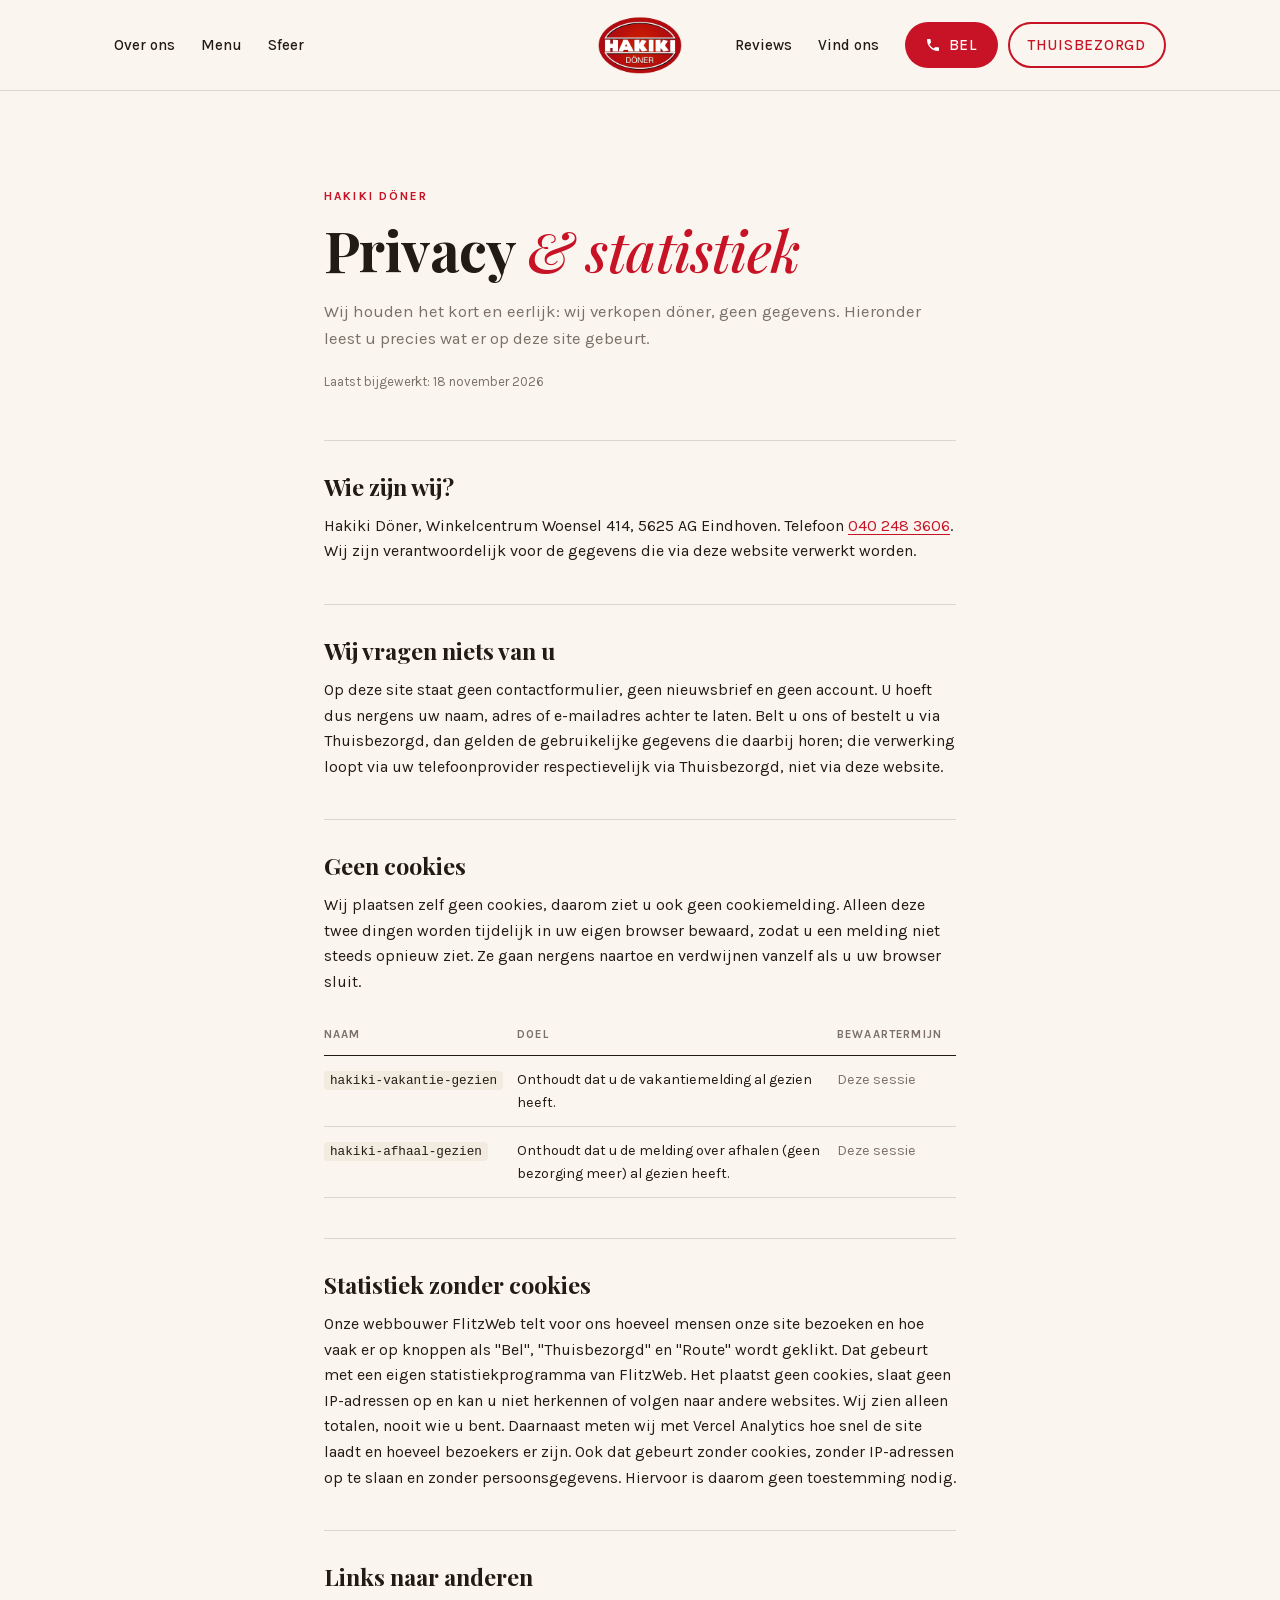
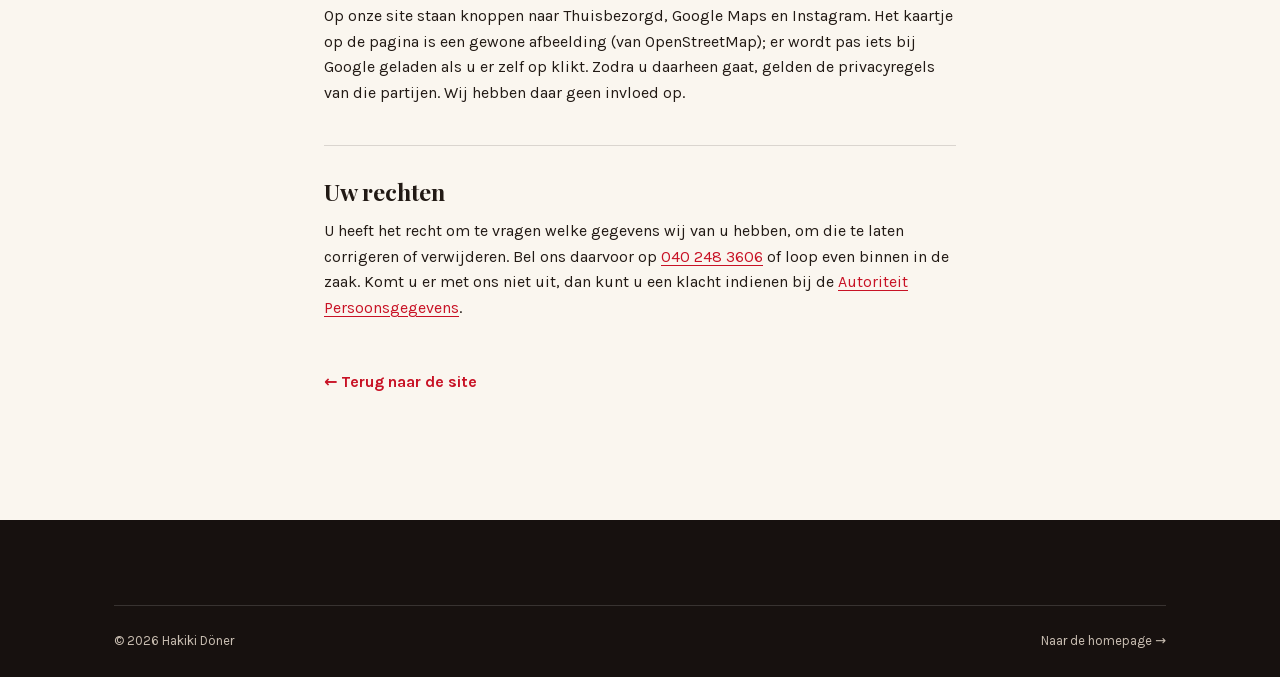
==== commit 4fa977e6: "Remove Umami, count only with FlitzWeb Studio Umami's history is now in the Studio, so the site no l" ====
--- a/privacy.html
+++ b/privacy.html
@@ -70,7 +70,7 @@
             Wij houden het kort en eerlijk: wij verkopen döner, geen gegevens.
             Hieronder leest u precies wat er op deze site gebeurt.
           </p>
-          <p class="legal__date">Laatst bijgewerkt: 1 oktober 2026</p>
+          <p class="legal__date">Laatst bijgewerkt: 18 november 2026</p>
         </header>
 
         <section class="legal__block">
@@ -121,16 +121,16 @@
         </section>
 
         <section class="legal__block">
-          <h2>Statistiek zonder cookies: Umami</h2>
+          <h2>Statistiek zonder cookies</h2>
           <p>
-            Wij gebruiken Umami om te tellen hoeveel mensen onze site bezoeken en hoe vaak
-            er op knoppen als "Bel", "Thuisbezorgd" en "Route" wordt geklikt. Umami plaatst
-            geen cookies, slaat geen IP-adressen op en kan u niet herkennen of volgen
-            naar andere websites. Wij zien alleen totalen, nooit wie u bent. Daarnaast
-            meten wij met Vercel Analytics hoe snel de site laadt en hoeveel bezoekers er
-            zijn, en houdt onze webbouwer FlitzWeb dezelfde soort totalen bij in een eigen
-            statistiekprogramma. Ook dat gebeurt zonder cookies, zonder IP-adressen op te
-            slaan en zonder persoonsgegevens. Hiervoor is daarom geen toestemming nodig.
+            Onze webbouwer FlitzWeb telt voor ons hoeveel mensen onze site bezoeken en hoe
+            vaak er op knoppen als "Bel", "Thuisbezorgd" en "Route" wordt geklikt. Dat
+            gebeurt met een eigen statistiekprogramma van FlitzWeb. Het plaatst geen
+            cookies, slaat geen IP-adressen op en kan u niet herkennen of volgen naar
+            andere websites. Wij zien alleen totalen, nooit wie u bent. Daarnaast meten
+            wij met Vercel Analytics hoe snel de site laadt en hoeveel bezoekers er zijn.
+            Ook dat gebeurt zonder cookies, zonder IP-adressen op te slaan en zonder
+            persoonsgegevens. Hiervoor is daarom geen toestemming nodig.
           </p>
         </section>
 
--- a/styles.css
+++ b/styles.css
@@ -342,11 +342,8 @@
 
 .media--hero {
   width: 100%; aspect-ratio: 980 / 612; margin-top: 0;
-  /* Photo is pre-cropped to this ratio with the sign centered, so show it whole. */
+  /* Photo is pre-cropped to this ratio, so show it whole. */
   --media-hero-pos: center center;
-}
-.media--hero img {
-  transform: scale(1.12) translate(-3%, 4%);
 }
 .hero__media { position: relative; width: 100%; }
 .sticker {
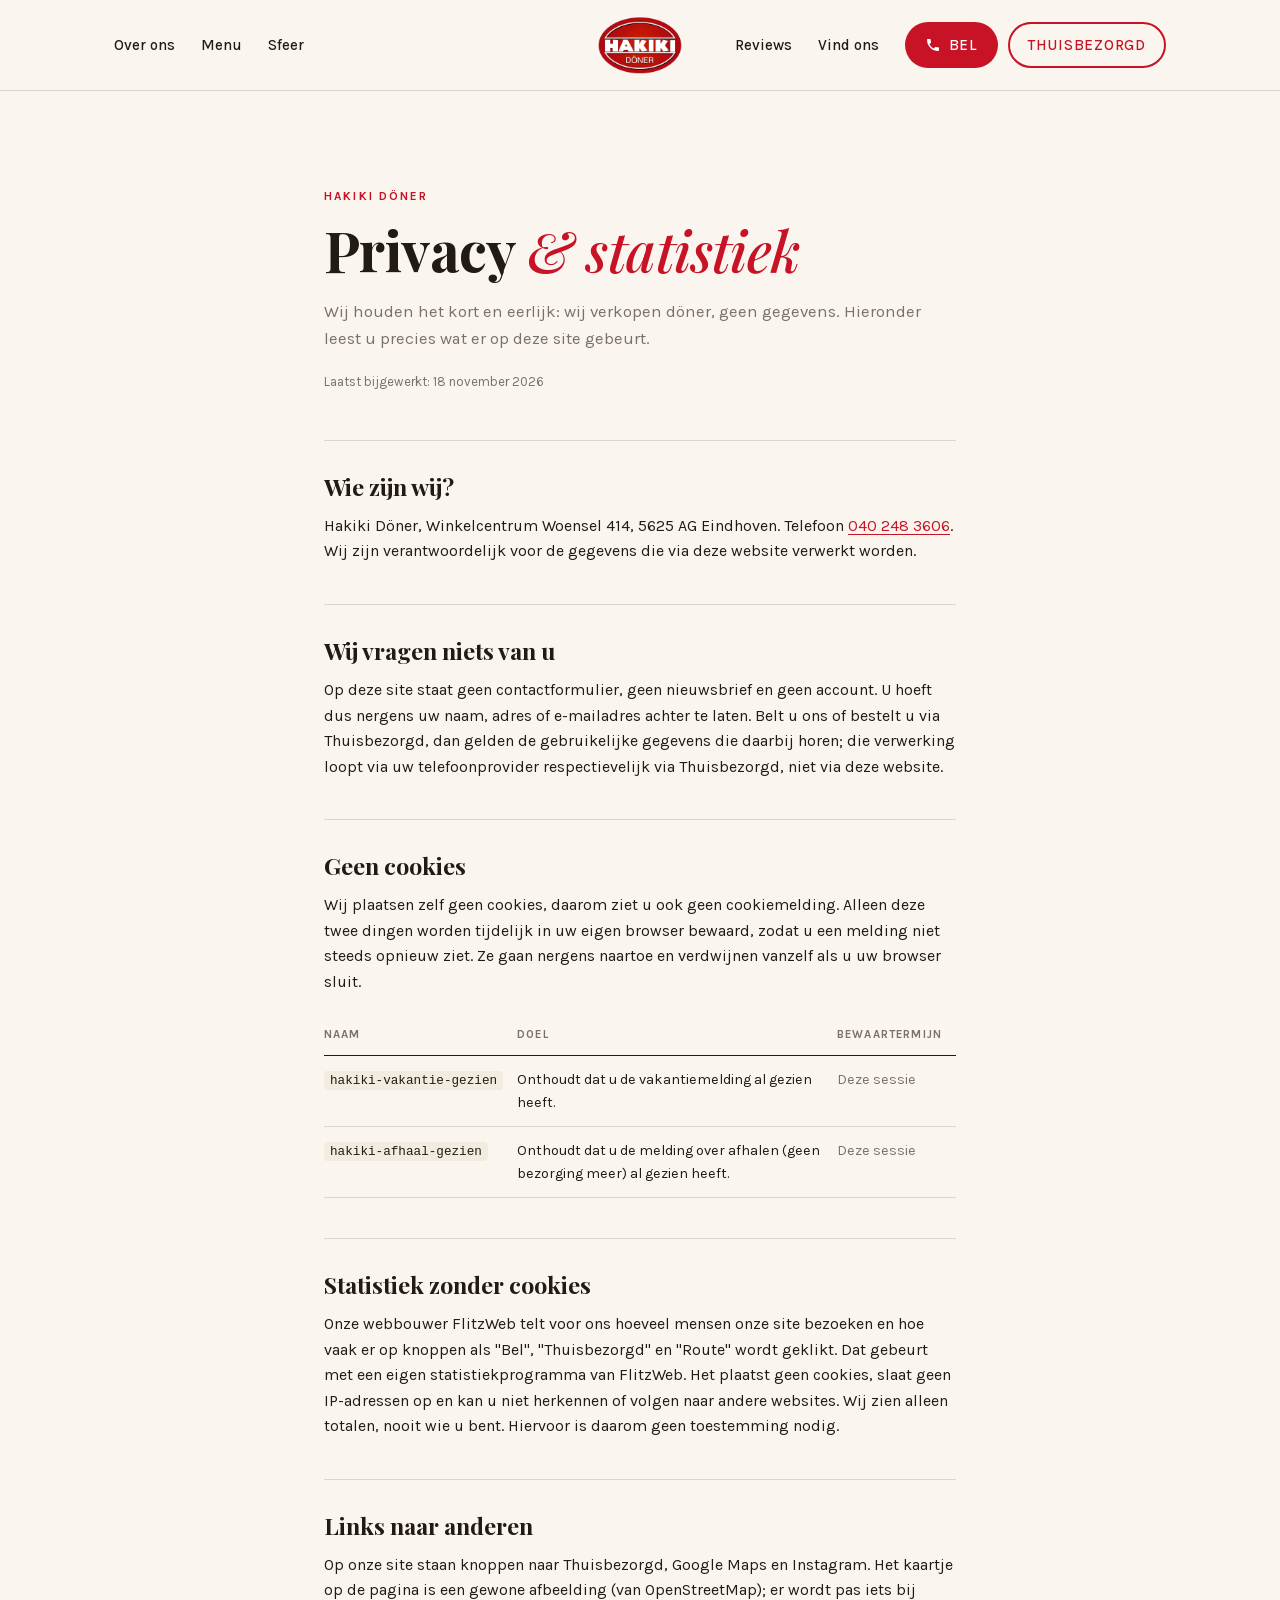
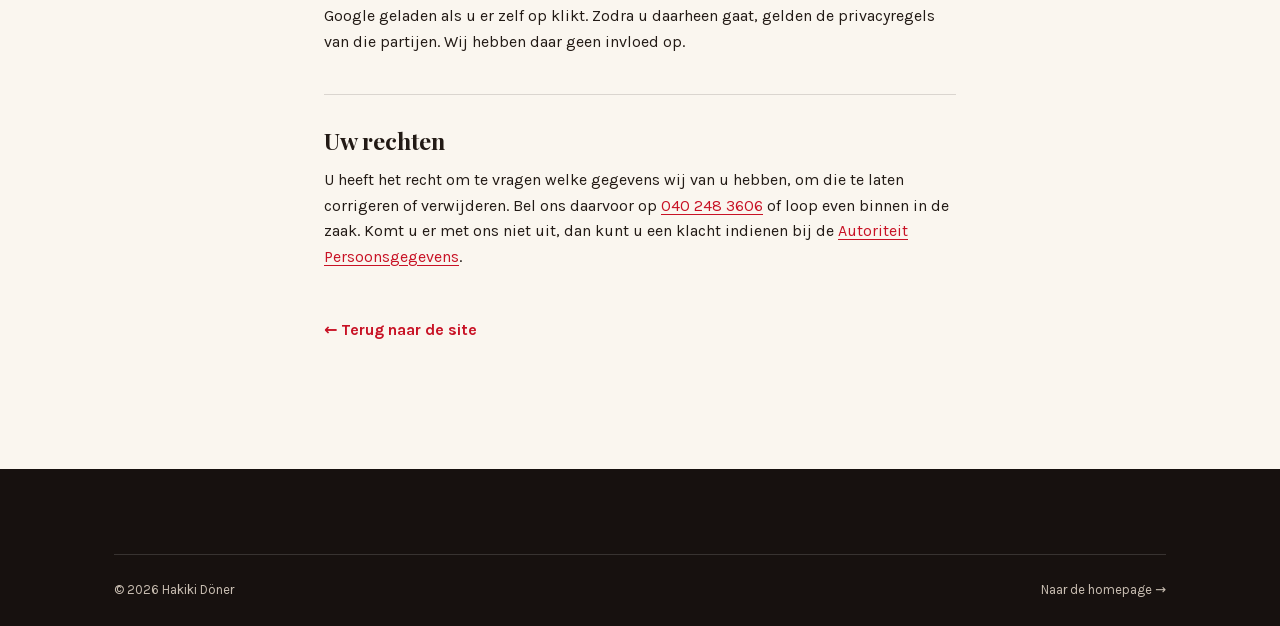
==== commit 5d0f178e: "Remove Vercel Analytics scripts that 404 on Cloudflare hakiki.nl is served by Cloudflare, where /_ve" ====
--- a/privacy.html
+++ b/privacy.html
@@ -127,10 +127,8 @@
             vaak er op knoppen als "Bel", "Thuisbezorgd" en "Route" wordt geklikt. Dat
             gebeurt met een eigen statistiekprogramma van FlitzWeb. Het plaatst geen
             cookies, slaat geen IP-adressen op en kan u niet herkennen of volgen naar
-            andere websites. Wij zien alleen totalen, nooit wie u bent. Daarnaast meten
-            wij met Vercel Analytics hoe snel de site laadt en hoeveel bezoekers er zijn.
-            Ook dat gebeurt zonder cookies, zonder IP-adressen op te slaan en zonder
-            persoonsgegevens. Hiervoor is daarom geen toestemming nodig.
+            andere websites. Wij zien alleen totalen, nooit wie u bent. Hiervoor is
+            daarom geen toestemming nodig.
           </p>
         </section>
 
